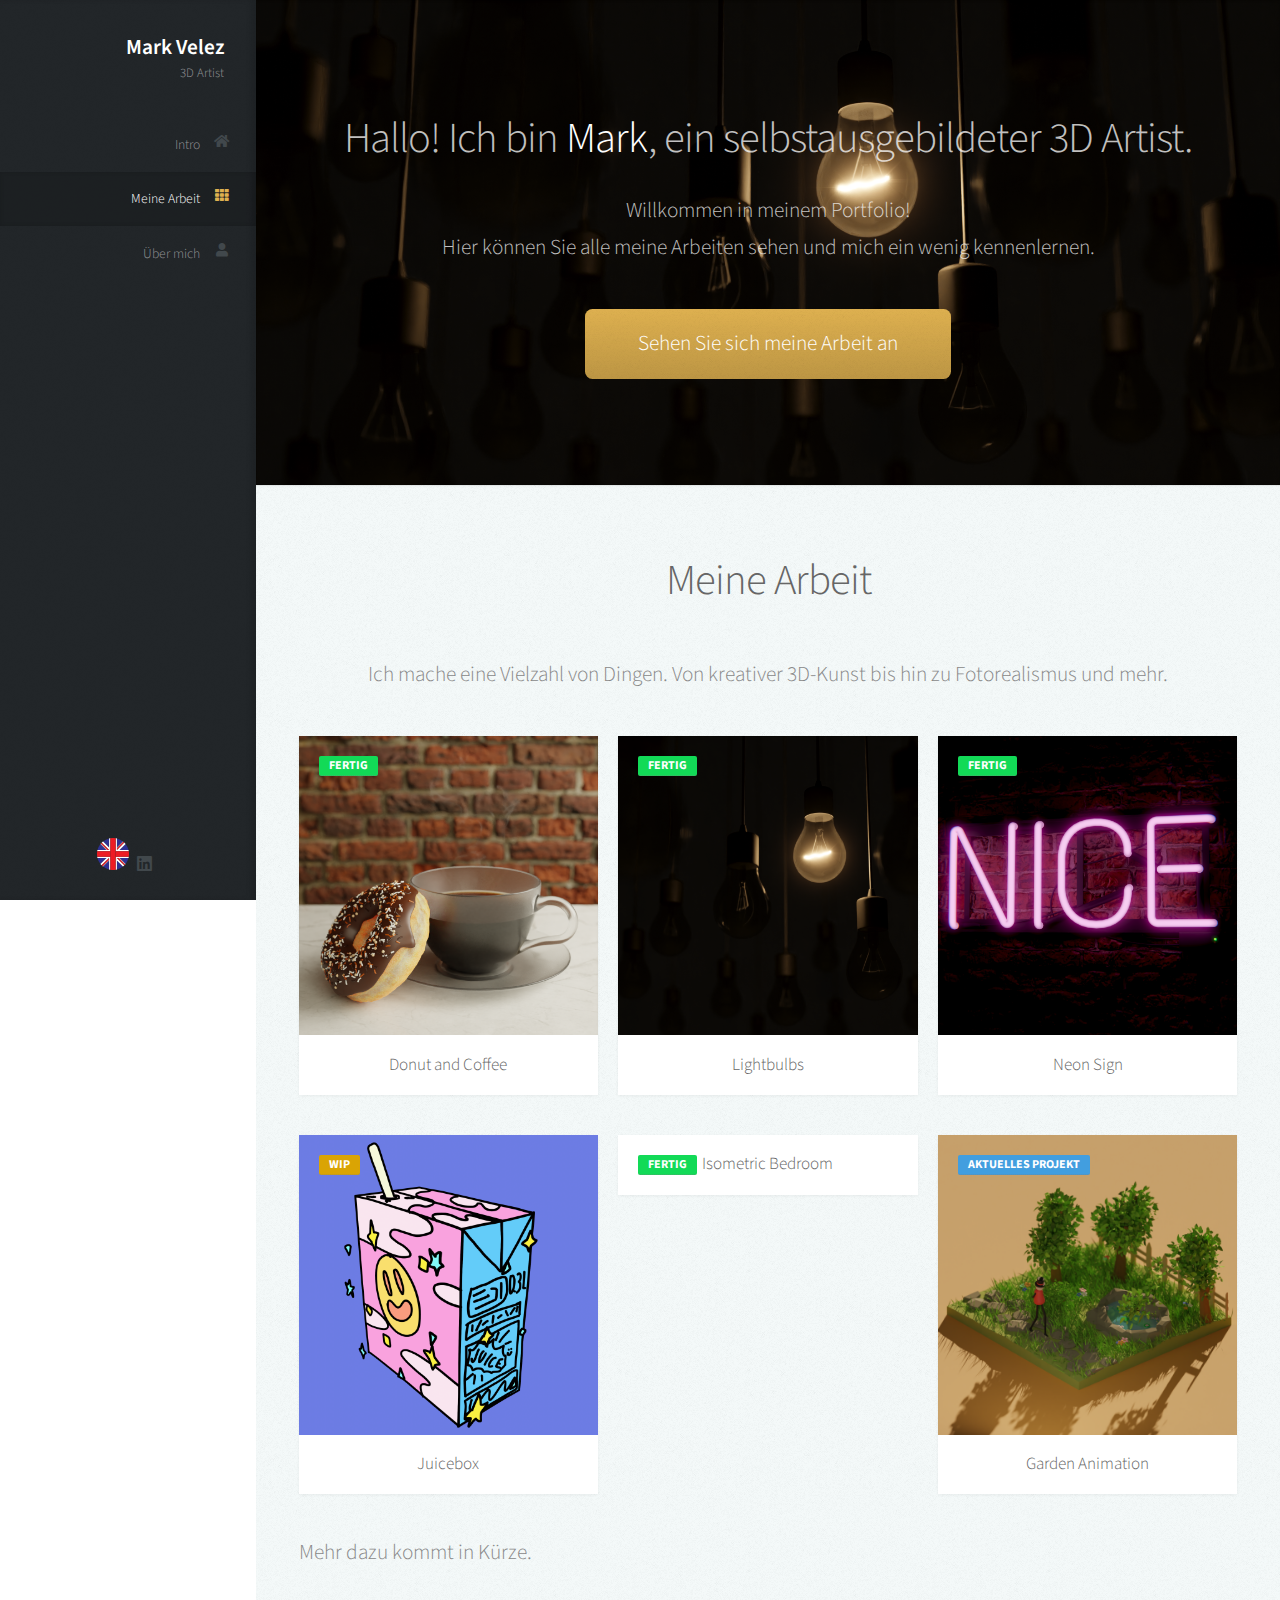
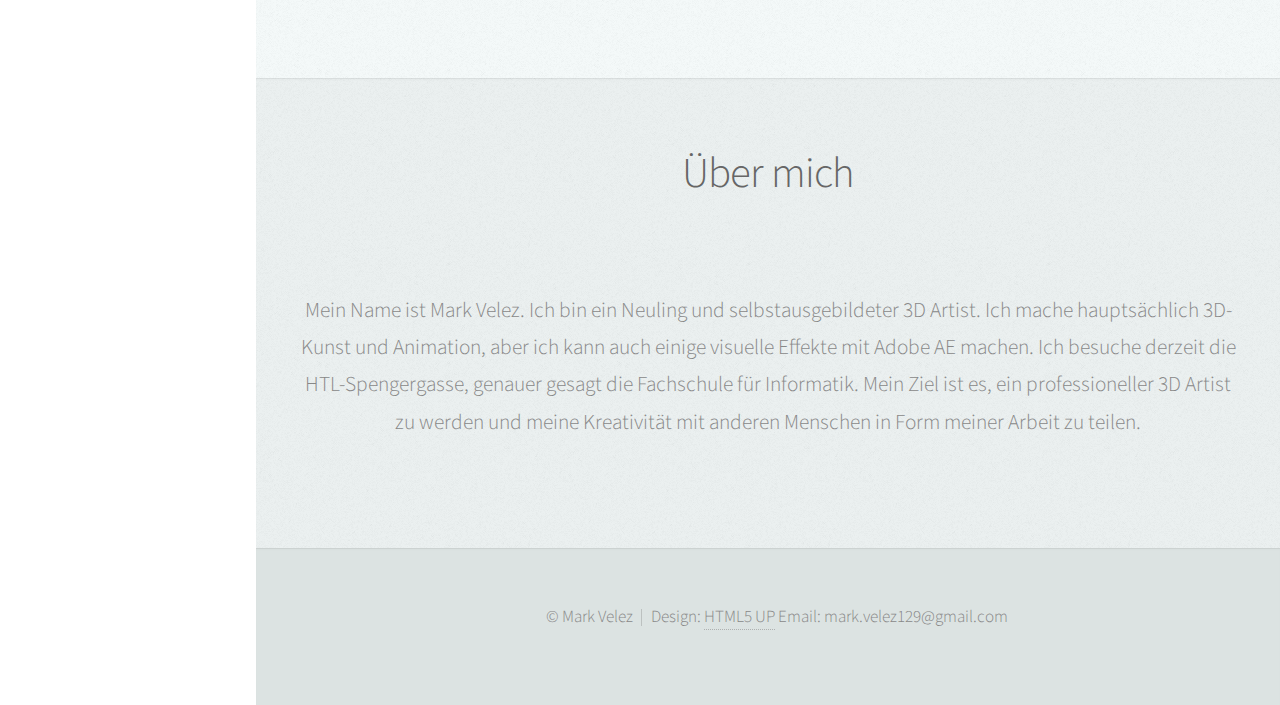
==== index-ger.html @ 5cc8f43a "Update index-ger.html" ====
<!DOCTYPE HTML>
<!--
	Prologue by HTML5 UP
	html5up.net | @ajlkn
	Free for personal and commercial use under the CCA 3.0 license (html5up.net/license)
-->
<html>
	<head>
		<title>Mark Velez Portfolio</title>
		<meta charset="utf-8" />
		<meta name="viewport" content="width=device-width, initial-scale=1, user-scalable=no" />
		<link rel="stylesheet" href="assets/css/main.css">
	</head>
	<body class="is-preload">

		<!-- Header -->
			<div id="header">

				<div class="top">

					<!-- Logo -->
						<div id="logo">
							<!--<span class="image avatar48"><img src="images/avatar.jpg" alt="" /></span>-->
							<h1 id="title">Mark Velez</h1>
							<p>3D Artist</p>
						</div>

					<!-- Nav -->
						<nav id="nav">
							<ul>
								<li><a href="#top" id="top-link"><span class="icon solid fa-home">Intro</span></a></li>
								<li><a href="#portfolio" id="portfolio-link"><span class="icon solid fa-th">Meine Arbeit</span></a></li>
								<li><a href="#about" id="about-link"><span class="icon solid fa-user">Über mich</span></a></li>
							</ul>
						</nav>

				</div>

				<div class="bottom">

					<!-- Social Icons -->
						<ul class="icons">
							<li><a href="index.html"><svg id="english" width="32" class="icon" data-name="english" xmlns="http://www.w3.org/2000/svg" viewBox="0 0 126.17 126.17"><defs><style>.cls-1{fill:#2e3192;}.cls-2{fill:#fff;}.cls-3{fill:#ed1c24;}</style></defs><path class="cls-1" d="M2.82,79.43a62.75,62.75,0,0,0,11.72,23.7l23.71-23.7Z" transform="translate(-0.91 -0.91)"/><path class="cls-1" d="M79.44,125.17a62.74,62.74,0,0,0,23.69-11.7L79.44,89.78Z" transform="translate(-0.91 -0.91)"/><path class="cls-1" d="M24.87,113.47a63,63,0,0,0,23.75,11.72V89.73Z" transform="translate(-0.91 -0.91)"/><path class="cls-1" d="M113.46,103.13a62.75,62.75,0,0,0,11.72-23.7H89.75Z" transform="translate(-0.91 -0.91)"/><path class="cls-1" d="M14.53,24.87A62.86,62.86,0,0,0,2.82,48.6H38.26Z" transform="translate(-0.91 -0.91)"/><path class="cls-1" d="M125.18,48.6a62.86,62.86,0,0,0-11.71-23.73L89.74,48.6Z" transform="translate(-0.91 -0.91)"/><path class="cls-1" d="M103.13,14.54A62.69,62.69,0,0,0,79.44,2.83v35.4Z" transform="translate(-0.91 -0.91)"/><path class="cls-1" d="M48.62,2.81A62.91,62.91,0,0,0,24.87,14.54L48.62,38.29Z" transform="translate(-0.91 -0.91)"/><path class="cls-2" d="M79.44,79.43V89.78l23.69,23.69a65.28,65.28,0,0,0,5.56-5L79.6,79.43Z" transform="translate(-0.91 -0.91)"/><path class="cls-2" d="M86.4,79.43,112,105c.51-.6,1-1.21,1.51-1.84L89.75,79.43Z" transform="translate(-0.91 -0.91)"/><path class="cls-2" d="M41.62,48.6,16.05,23c-.52.6-1,1.22-1.52,1.84L38.26,48.6Z" transform="translate(-0.91 -0.91)"/><path class="cls-2" d="M48.62,48.6V38.29L24.87,14.54a62.08,62.08,0,0,0-5.56,4.94L48.43,48.6Z" transform="translate(-0.91 -0.91)"/><path class="cls-2" d="M79.44,48.6h10.3l23.73-23.73a62.34,62.34,0,0,0-5.15-5.75L79.44,48Z" transform="translate(-0.91 -0.91)"/><path class="cls-2" d="M79.44,41.2l25.33-25.33c-.54-.45-1.09-.89-1.64-1.33L79.44,38.23Z" transform="translate(-0.91 -0.91)"/><path class="cls-2" d="M38.25,79.43l-23.71,23.7a64.8,64.8,0,0,0,4.85,5.48L48.57,79.43Z" transform="translate(-0.91 -0.91)"/><path class="cls-2" d="M48.62,86.19,22.94,111.87c.63.55,1.28,1.08,1.93,1.6L48.62,89.73Z" transform="translate(-0.91 -0.91)"/><path class="cls-3" d="M48.43,48.6,19.31,19.48c-1.13,1.14-2.21,2.33-3.26,3.55L41.62,48.6Z" transform="translate(-0.91 -0.91)"/><path class="cls-3" d="M48.62,79.43h0L19.39,108.61c1.14,1.13,2.33,2.21,3.55,3.26L48.62,86.19Z" transform="translate(-0.91 -0.91)"/><path class="cls-3" d="M79.44,48l28.88-28.88c-1.14-1.13-2.33-2.21-3.55-3.25L79.44,41.2Z" transform="translate(-0.91 -0.91)"/><path class="cls-3" d="M79.6,79.43l29.09,29.09c1.13-1.14,2.21-2.33,3.26-3.55L86.4,79.43Z" transform="translate(-0.91 -0.91)"/><path class="cls-2" d="M79.44,79.43h-5V126.2q2.52-.42,5-1V79.43Z" transform="translate(-0.91 -0.91)"/><path class="cls-2" d="M48.62,48.6h4.93V1.79c-1.66.28-3.31.62-4.93,1V48.6Z" transform="translate(-0.91 -0.91)"/><path class="cls-2" d="M53.55,79.43H48.62v45.76c1.62.4,3.27.74,4.93,1Z" transform="translate(-0.91 -0.91)"/><path class="cls-2" d="M74.47,48.6h5V2.83c-1.63-.41-3.29-.75-5-1Z" transform="translate(-0.91 -0.91)"/><path class="cls-2" d="M89.74,48.6H74.47v4.95h51.74c-.28-1.67-.62-3.32-1-4.95Z" transform="translate(-0.91 -0.91)"/><path class="cls-2" d="M53.55,53.55V48.6H2.82c-.41,1.63-.75,3.28-1,4.95Z" transform="translate(-0.91 -0.91)"/><path class="cls-2" d="M74.47,74.47v5h50.71c.41-1.63.74-3.29,1-5Z" transform="translate(-0.91 -0.91)"/><path class="cls-2" d="M48.57,79.43h5v-5H1.8c.28,1.67.61,3.33,1,5H48.57Z" transform="translate(-0.91 -0.91)"/><path class="cls-3" d="M74.47,53.55V74.47H126.2a62.26,62.26,0,0,0,0-20.92Z" transform="translate(-0.91 -0.91)"/><path class="cls-3" d="M53.55,74.47V53.55H1.79a62.26,62.26,0,0,0,0,20.92Z" transform="translate(-0.91 -0.91)"/><path class="cls-3" d="M74.47,79.43V1.8a62.26,62.26,0,0,0-20.92,0V126.21a62.26,62.26,0,0,0,20.92,0Z" transform="translate(-0.91 -0.91)"/></svg></a></li>
							<li><a href="https://www.linkedin.com/in/mark-velez-907213234" class="icon brands fa-linkedin"><span class="label">Dribbble</span></a></li>
						</ul>

				</div>

			</div>

		<!-- Main -->
			<div id="main">

				<!-- Intro -->
					<section id="top" class="one dark cover">
						<div class="container">

							<header>
								<h2 class="alt">Hallo! Ich bin <strong>Mark</strong>, ein selbstausgebildeter 3D Artist.</h2>
								<p>Willkommen in meinem Portfolio!<br />
								Hier können Sie alle meine Arbeiten sehen und mich ein wenig kennenlernen.</p>
							</header>

							<footer>
								<a href="#portfolio" class="button scrolly">Sehen Sie sich meine Arbeit an</a>
							</footer>

						</div>
					</section>

				<!-- Portfolio -->
					<section id="portfolio" class="two">
						<div class="container shop-products-area">

							<header>
								<h2>Meine Arbeit</h2>
							</header>

							<p>Ich mache eine Vielzahl von Dingen. Von kreativer 3D-Kunst bis hin zu Fotorealismus und mehr.</p>

							<div class="row" data-toggle="modal" data-target="#exampleModal">
								<div class="col-4 col-12-mobile single-product-area">
									<div class="item product-img">
										<img class="image fit" src="images/donut.png" data-target="#carouselExample" data-slide-to="0" alt="" />
										<div class="product-tag">
                                            <a style="background-color:#12da57;">Fertig</a>
                                        </div>
										<header>
											<h3>Donut and Coffee</h3>
										</header>
									</div>
								</div>
								<div class="col-4 col-12-mobile single-product-area">
									<div class="item product-img">
										<img class="image fit" src="images/lightbulb1-1.png" data-target="#carouselExample" data-slide-to="1" alt="" /></a>
										<div class="product-tag">
                                            <a style="background-color:#12da57;">Fertig</a>
                                        </div>
										<header>
											<h3>Lightbulbs</h3>
										</header>
									</div>
								</div>
								<div class="col-4 col-12-mobile single-product-area">
									<div class="item product-img">
										<img class="image fit" src="images/neonsign.png" data-target="#carouselExample" data-slide-to="2" alt="" /></a>
										<div class="product-tag">
                                            <a style="background-color:#12da57;">Fertig</a>
                                        </div>
										<header>
											<h3>Neon Sign</h3>
										</header>
									</div>
								</div>
								<div class="col-4 col-12-mobile single-product-area">
									<div class="item product-img">
										<img class="image fit" src="images/juicebox.png" data-target="#carouselExample" data-slide-to="3" alt="" /></a>
										<div class="product-tag">
                                            <a style="background-color:#daa404;">WIP</a>
                                        </div>
										<header>
											<h3>Juicebox</h3>
										</header>
									</div>
								</div>
								<div class="col-4 col-12-mobile single-product-area">
									<div class="item product-img">
										<img class="image fit" src="images/isometricbedroom.png" data-target="#carouselExample" data-slide-to="4" alt="" /></a>
										<div class="product-tag">
                                            <a style="background-color:#12da57;">Fertig</a>
                                        </div>
										<header>
											<h3>Isometric Bedroom</h3>
										</header>
									</div>
								</div>
								<div class="col-4 col-12-mobile single-product-area">
									<div class="item product-img">
										<img class="image fit" src="images/garden.png" data-target="#carouselExample" data-slide-to="5" alt="" /></a>
										<div class="product-tag">
                                            <a>Aktuelles Projekt</a>
                                        </div>
										<header>
											<h3>Garden Animation</h3>
										</header>
									</div>
								</div>
								<p>Mehr dazu kommt in Kürze.</p>
							</div>
						</div>
					</section>

					<div class="modal" id="exampleModal" tabindex="-1" role="dialog" aria-hidden="true">
						<div class="modal-dialog" role="document">
						  <div class="modal-content">
							<div class="modal-body">
							<div id="carouselExample" class="carousel slide" data-interval="false">
								<div class="carousel-inner">
								  <div class="carousel-item active">
									<img class="image fit" src="images/donut.png">
								  </div>
								  <div class="carousel-item">
									<img class="image fit" src="images/lightbulb1-1.png">
								  </div>
								  <div class="carousel-item">
									<img class="image fit" src="images/neonsign.png">
								  </div>
								  <div class="carousel-item">
									<img class="image fit" src="images/juicebox.png">
								  </div>
								  <div class="carousel-item">
									<img class="image fit" src="images/isometricbedroom.png">
								  </div>
								  <div class="carousel-item">
									<video class="image fit" autoplay muted loop>
										<source src="images/garden.mp4" type="video/mp4">
									</video>
								  </div>
								<a class="carousel-control-prev" href="#carouselExample" data-slide="prev">
								  <span class="carousel-control-prev-icon" aria-hidden="true"></span>
								</a>
								<a class="carousel-control-next" href="#carouselExample" data-slide="next">
								  <span class="carousel-control-next-icon" aria-hidden="true"></span>
								</a>
							  </div>
							</div>
							</div>
						  </div>
						</div>
					  </div>

				<!-- About Me -->
					<section id="about" class="three">
						<div class="container">

							<header>
								<h2>Über mich</h2>
							</header>

							<a href="#" class="image featured"><img src="images/" alt="" /></a>

							<p>Mein Name ist Mark Velez. Ich bin ein Neuling und selbstausgebildeter 3D Artist. Ich mache hauptsächlich 3D-Kunst und Animation, aber ich kann auch einige visuelle Effekte mit Adobe AE machen. Ich besuche derzeit die HTL-Spengergasse, genauer gesagt die Fachschule für Informatik.
								Mein Ziel ist es, ein professioneller 3D Artist zu werden und meine Kreativität mit anderen Menschen in Form meiner Arbeit zu teilen.
							</p>

						</div>
					</section>

			</div>

		<!-- Footer -->
			<div id="footer">

				<!-- Copyright -->
					<ul class="copyright">
						<li>&copy; Mark Velez</li><li>Design: <a href="http://html5up.net">HTML5 UP</a></li>
						Email: mark.velez129@gmail.com
					</ul>

			</div>

		<!-- Scripts -->
			<script src="assets/js/jquery.min.js"></script>
			<script src="assets/js/jquery.scrolly.min.js"></script>
			<script src="assets/js/jquery.scrollex.min.js"></script>
			<script src="assets/js/browser.min.js"></script>
			<script src="assets/js/breakpoints.min.js"></script>
			<script src="assets/js/util.js"></script>
			<script src="assets/js/main.js"></script>
			<script src="https://cdn.jsdelivr.net/npm/jquery@3.6.0/dist/jquery.slim.min.js"></script>
			<script src="https://cdn.jsdelivr.net/npm/popper.js@1.16.1/dist/umd/popper.min.js"></script>
			<script src="https://cdn.jsdelivr.net/npm/bootstrap@4.6.1/dist/js/bootstrap.bundle.min.js"></script>
	</body>
</html>
---- assets/css/main.css ----
@import url("fontawesome-all.min.css");
@import url("https://fonts.googleapis.com/css?family=Source+Sans+Pro:300,300italic,400,600");

/*
	Prologue by HTML5 UP
	html5up.net | @ajlkn
	Free for personal and commercial use under the CCA 3.0 license (html5up.net/license)
*/

html, body, div, span, applet, object,
iframe, h1, h2, h3, h4, h5, h6, p, blockquote,
pre, a, abbr, acronym, address, big, cite,
code, del, dfn, em, img, ins, kbd, q, s, samp,
small, strike, strong, sub, sup, tt, var, b,
u, i, center, dl, dt, dd, ol, ul, li, fieldset,
form, label, legend, table, caption, tbody,
tfoot, thead, tr, th, td, article, aside,
canvas, details, embed, figure, figcaption,
footer, header, hgroup, menu, nav, output, ruby,
section, summary, time, mark, audio, video {
	margin: 0;
	padding: 0;
	border: 0;
	font-size: 100%;
	font: inherit;
	vertical-align: baseline;}

	.modal {
		display: none; /* Hidden by default */
		position: fixed; /* Stay in place */
		z-index: 1; /* Sit on top */
		padding-top: 100px; /* Location of the box */
		left: 0;
		top: 0;
		width: 100%; /* Full width */
		height: 100%; /* Full height */
		overflow: auto; /* Enable scroll if needed */
		background-color: rgb(0,0,0); /* Fallback color */
		background-color: rgba(0,0,0,0.9); /* Black w/ opacity */
	  }
	  
	  /* Modal Content (Image) */
	  .modal-content {
		margin: auto;
		display: block;
		width: 80%;
		max-width: 700px;
		pointer-events: auto;
	  }

	  /* Add Animation - Zoom in the Modal */
	  .modal-content{
		animation-name: zoom;
		animation-duration: 0.3s;
	  }
	  
	  @keyframes zoom {
		from {transform:scale(0)}
		to {transform:scale(1)}
	  }
	  
	  .modal-body {
		position: relative;
		-ms-flex: 1 1 auto;
		flex: 1 1 auto;
		padding: 1rem;
	  }

	  .modal-dialog {
		position: relative;
		width: auto;
		margin: 0.5rem;
		pointer-events: none;
	  }

	  .carousel {
		position: relative;
	  }
	  
	  .carousel.pointer-event {
		-ms-touch-action: pan-y;
		touch-action: pan-y;
	  }
	  
	  .carousel-inner {
		position: relative;
		width: 100%;
		overflow: hidden;
	  }
	  
	  .carousel-inner::after {
		display: block;
		clear: both;
		content: "";
	  }
	  
	  .carousel-item {
		position: relative;
		display: none;
		float: left;
		width: 100%;
		margin-right: -100%;
		-webkit-backface-visibility: hidden;
		backface-visibility: hidden;
		transition: -webkit-transform 0.6s ease-in-out;
		transition: transform 0.6s ease-in-out;
		transition: transform 0.6s ease-in-out, -webkit-transform 0.6s ease-in-out;
	  }
	  
	  @media (prefers-reduced-motion: reduce) {
		.carousel-item {
		  transition: none;
		}
	  }
	  
	  .carousel-item.active,
	  .carousel-item-next,
	  .carousel-item-prev {
		display: block;
	  }
	  
	  .carousel-item-next:not(.carousel-item-left),
	  .active.carousel-item-right {
		-webkit-transform: translateX(100%);
		transform: translateX(100%);
	  }
	  
	  .carousel-item-prev:not(.carousel-item-right),
	  .active.carousel-item-left {
		-webkit-transform: translateX(-100%);
		transform: translateX(-100%);
	  }
	  
	  .carousel-fade .carousel-item {
		opacity: 0;
		transition-property: opacity;
		-webkit-transform: none;
		transform: none;
	  }
	  
	  .carousel-fade .carousel-item.active,
	  .carousel-fade .carousel-item-next.carousel-item-left,
	  .carousel-fade .carousel-item-prev.carousel-item-right {
		z-index: 1;
		opacity: 1;
	  }
	  
	  .carousel-fade .active.carousel-item-left,
	  .carousel-fade .active.carousel-item-right {
		z-index: 0;
		opacity: 0;
		transition: opacity 0s 0.6s;
	  }
	  
	  @media (prefers-reduced-motion: reduce) {
		.carousel-fade .active.carousel-item-left,
		.carousel-fade .active.carousel-item-right {
		  transition: none;
		}
	  }
	  
	  .carousel-control-prev,
	  .carousel-control-next {
		position: absolute;
		top: 0;
		bottom: 0;
		z-index: 1;
		display: -ms-flexbox;
		display: flex;
		-ms-flex-align: center;
		align-items: center;
		-ms-flex-pack: center;
		justify-content: center;
		width: 15%;
		color: #fff;
		text-align: center;
		opacity: 0.5;
		transition: opacity 0.15s ease;
	  }
	  
	  @media (prefers-reduced-motion: reduce) {
		.carousel-control-prev,
		.carousel-control-next {
		  transition: none;
		}
	  }
	  
	  .carousel-control-prev:hover, .carousel-control-prev:focus,
	  .carousel-control-next:hover,
	  .carousel-control-next:focus {
		color: #fff;
		text-decoration: none;
		outline: 0;
		opacity: 0.9;
	  }
	  
	  .carousel-control-prev {
		left: 0;
	  }
	  
	  .carousel-control-next {
		right: 0;
	  }
	  
	  .carousel-control-prev-icon,
	  .carousel-control-next-icon {
		display: inline-block;
		width: 20px;
		height: 20px;
		background: no-repeat 50% / 100% 100%;
	  }
	  
	  .carousel-control-prev-icon {
		background-image: url("data:image/svg+xml,%3csvg xmlns='http://www.w3.org/2000/svg' fill='%23fff' width='8' height='8' viewBox='0 0 8 8'%3e%3cpath d='M5.25 0l-4 4 4 4 1.5-1.5L4.25 4l2.5-2.5L5.25 0z'/%3e%3c/svg%3e");
	  }
	  
	  .carousel-control-next-icon {
		background-image: url("data:image/svg+xml,%3csvg xmlns='http://www.w3.org/2000/svg' fill='%23fff' width='8' height='8' viewBox='0 0 8 8'%3e%3cpath d='M2.75 0l-1.5 1.5L3.75 4l-2.5 2.5L2.75 8l4-4-4-4z'/%3e%3c/svg%3e");
	  }
	  
	  .carousel-indicators {
		position: absolute;
		right: 0;
		bottom: 0;
		left: 0;
		z-index: 15;
		display: -ms-flexbox;
		display: flex;
		-ms-flex-pack: center;
		justify-content: center;
		padding-left: 0;
		margin-right: 15%;
		margin-left: 15%;
		list-style: none;
	  }
	  
	  .carousel-indicators li {
		box-sizing: content-box;
		-ms-flex: 0 1 auto;
		flex: 0 1 auto;
		width: 30px;
		height: 3px;
		margin-right: 3px;
		margin-left: 3px;
		text-indent: -999px;
		cursor: pointer;
		background-color: #fff;
		background-clip: padding-box;
		border-top: 10px solid transparent;
		border-bottom: 10px solid transparent;
		opacity: .5;
		transition: opacity 0.6s ease;
	  }
	  
	  @media (prefers-reduced-motion: reduce) {
		.carousel-indicators li {
		  transition: none;
		}
	  }
	  
	  .carousel-indicators .active {
		opacity: 1;
	  }
	  
	  .carousel-caption {
		position: absolute;
		right: 15%;
		bottom: 20px;
		left: 15%;
		z-index: 10;
		padding-top: 20px;
		padding-bottom: 20px;
		color: #fff;
		text-align: center;
	  }

article, aside, details, figcaption, figure,
footer, header, hgroup, menu, nav, section {
	display: block;}
.single-product-area {
  position: relative;
  z-index: 1;
  -webkit-transition-duration: 500ms;
  transition-duration: 500ms; }
  .single-product-area .product-img {
    position: relative;
    z-index: 1;
    -webkit-transition-duration: 500ms;
    transition-duration: 500ms; }
    .single-product-area .product-img a {
      display: block; }
    .single-product-area .product-img img {
      position: relative;
      z-index: 1;
      width: 100%; }
    .single-product-area .product-img .product-tag a {
      background-color: #429edf;
      border-radius: 2px;
      display: inline-block;
      height: 20px;
      padding: 0 10px;
      line-height: 20px;
      text-transform: uppercase;
      color: #ffffff;
      font-weight: 700;
      font-size: 12px;
      position: absolute;
      top: 20px;
      left: 20px;
      z-index: 10; }
    .single-product-area .product-img .product-tag.sale-tag a {
      background-color: #e61d47; }
    .single-product-area .product-img .product-meta {
      position: absolute;
      bottom: 30px;
      left: 15px;
      right: 15px;
      z-index: 100;
      visibility: hidden;
      opacity: 0;
      -webkit-transition-duration: 500ms;
      transition-duration: 500ms; }
      .single-product-area .product-img .product-meta a {
        font-size: 16px;
        color: #ffffff;
        font-weight: 600;
        background-color: #303030;
        -webkit-box-flex: 0;
        -ms-flex: 0 0 50px;
        flex: 0 0 50px;
        max-width: 50px;
        width: 50px;
        height: 50px;
        line-height: 50px;
        text-transform: uppercase;
        text-align: center; }
        .single-product-area .product-img .product-meta a:hover, .single-product-area .product-img .product-meta a:focus {
          background-color: #70c745; }
        @media only screen and (min-width: 992px) and (max-width: 1199px) {
          .single-product-area .product-img .product-meta a {
            font-size: 11px; } }
        @media only screen and (min-width: 768px) and (max-width: 991px) {
          .single-product-area .product-img .product-meta a {
            font-size: 11px; } }
        @media only screen and (max-width: 767px) {
          .single-product-area .product-img .product-meta a {
            font-size: 14px; } }
      .single-product-area .product-img .product-meta .add-to-cart-btn {
        -webkit-box-flex: 0;
        -ms-flex: 0 0 calc(100% - 100px);
        flex: 0 0 calc(100% - 100px);
        max-width: calc(100% - 100px);
        width: calc(100% - 100px);
        border-left: 1px solid rgba(235, 235, 235, 0.5);
        border-right: 1px solid rgba(235, 235, 235, 0.5); }
  .single-product-area .product-info a p {
    margin-bottom: 0;
    -webkit-transition-duration: 300ms;
    transition-duration: 300ms; }
    .single-product-area .product-info a p:hover, .single-product-area .product-info a p:focus {
      color: #70c745; }
  .single-product-area .product-info h6 {
    margin-bottom: 0;
    font-size: 18px; }
  .single-product-area:hover .product-img {
    box-shadow: 0 5px 30px 0 rgba(0, 0, 0, 0.15); }
    .single-product-area:hover .product-img .product-meta {
      visibility: visible;
      opacity: 1; }

body {
	line-height: 1;
}

ol, ul {
	list-style: none;
}

blockquote, q {
	quotes: none;
}

	blockquote:before, blockquote:after, q:before, q:after {
		content: '';
		content: none;
	}

table {
	border-collapse: collapse;
	border-spacing: 0;
}

body {
	-webkit-text-size-adjust: none;
}

mark {
	background-color: transparent;
	color: inherit;
}

input::-moz-focus-inner {
	border: 0;
	padding: 0;
}

input, select, textarea {
	-moz-appearance: none;
	-webkit-appearance: none;
	-ms-appearance: none;
	appearance: none;
}

/* Basic */

	html {
		box-sizing: border-box;
	}

	*, *:before, *:after {
		box-sizing: inherit;
	}

	body {
		background: #fff;
		font-family: 'Source Sans Pro', sans-serif;
		font-size: 19pt;
		font-weight: 300;
		line-height: 1.75em;
		color: #888;
	}

		body.is-preload *, body.is-preload *:before, body.is-preload *:after {
			-moz-animation: none !important;
			-webkit-animation: none !important;
			-ms-animation: none !important;
			animation: none !important;
			-moz-transition: none !important;
			-webkit-transition: none !important;
			-ms-transition: none !important;
			transition: none !important;
		}

	input, textarea, select {
		font-family: 'Source Sans Pro', sans-serif;
		font-size: 19pt;
		font-weight: 300;
		line-height: 1.75em;
		color: #888;
	}

	h1, h2, h3, h4, h5, h6 {
		font-weight: 300;
		color: #666;
		line-height: 1.5em;
	}

	h1 a, h2 a, h3 a, h4 a, h5 a, h6 a {
		color: inherit;
		text-decoration: none;
	}

		h1 a strong, h2 a strong, h3 a strong, h4 a strong, h5 a strong, h6 a strong {
			color: #333;
		}

	h2 {
		font-size: 2em;
		letter-spacing: -1px;
	}

		h2.alt {
			color: #888;
		}

			h2.alt strong {
				color: #666;
			}

	h3 {
		font-size: 1.5em;
	}

	header {
		margin: 0 0 2em 0;
	}

		header > p {
			margin: 1em 0 0 0;
		}

	footer {
		margin: 2em 0 0 0;
	}

	strong, b {
		font-weight: 300;
		color: #666;
	}

	em, i {
		font-style: italic;
	}

	a {
		text-decoration: none;
		color: inherit;
		border-bottom: dotted 1px rgba(128, 128, 128, 0.5);
		-moz-transition: color 0.35s ease-in-out, border-bottom-color 0.35s ease-in-out;
		-webkit-transition: color 0.35s ease-in-out, border-bottom-color 0.35s ease-in-out;
		-ms-transition: color 0.35s ease-in-out, border-bottom-color 0.35s ease-in-out;
		transition: color 0.35s ease-in-out, border-bottom-color 0.35s ease-in-out;
		outline: 0;
	}

		a:hover {
			color: #E27689;
			border-bottom-color: rgba(255, 255, 255, 0);
		}

	sub {
		position: relative;
		top: 0.5em;
		font-size: 0.8em;
	}

	sup {
		position: relative;
		top: -0.5em;
		font-size: 0.8em;
	}

	hr {
		border: 0;
		border-top: solid 1px #ddd;
	}

	blockquote {
		border-left: solid 0.5em #ddd;
		padding: 1em 0 1em 2em;
		font-style: italic;
	}

	p, ul, ol, dl, table {
		margin-bottom: 2em;
	}

	br.clear {
		clear: both;
	}

/* Container */

	.container {
		margin: 0 auto;
		max-width: 100%;
		width: 1400px;
	}

		@media screen and (min-width: 961px) and (max-width: 1880px) {

			.container {
				width: 1200px;
			}

		}

		@media screen and (min-width: 961px) and (max-width: 1620px) {

			.container {
				width: 960px;
			}

		}

		@media screen and (min-width: 961px) and (max-width: 1320px) {

			.container {
				width: 100%;
			}

		}

		@media screen and (max-width: 960px) {

			.container {
				width: 100%;
			}

		}

		@media screen and (max-width: 736px) {

			.container {
				width: 100%;
			}

		}

/* Row */

	.row {
		display: flex;
		flex-wrap: wrap;
		box-sizing: border-box;
		align-items: stretch;
	}

		.row > * {
			box-sizing: border-box;
		}

		.row.gtr-uniform > * > :last-child {
			margin-bottom: 0;
		}

		.row.aln-left {
			justify-content: flex-start;
		}

		.row.aln-center {
			justify-content: center;
		}

		.row.aln-right {
			justify-content: flex-end;
		}

		.row.aln-top {
			align-items: flex-start;
		}

		.row.aln-middle {
			align-items: center;
		}

		.row.aln-bottom {
			align-items: flex-end;
		}

		.row > .imp {
			order: -1;
		}

		.row > .col-1 {
			width: 8.33333%;
		}

		.row > .off-1 {
			margin-left: 8.33333%;
		}

		.row > .col-2 {
			width: 16.66667%;
		}

		.row > .off-2 {
			margin-left: 16.66667%;
		}

		.row > .col-3 {
			width: 25%;
		}

		.row > .off-3 {
			margin-left: 25%;
		}

		.row > .col-4 {
			width: 33.33333%;
		}

		.row > .off-4 {
			margin-left: 33.33333%;
		}

		.row > .col-5 {
			width: 41.66667%;
		}

		.row > .off-5 {
			margin-left: 41.66667%;
		}

		.row > .col-6 {
			width: 50%;
		}

		.row > .off-6 {
			margin-left: 50%;
		}

		.row > .col-7 {
			width: 58.33333%;
		}

		.row > .off-7 {
			margin-left: 58.33333%;
		}

		.row > .col-8 {
			width: 66.66667%;
		}

		.row > .off-8 {
			margin-left: 66.66667%;
		}

		.row > .col-9 {
			width: 75%;
		}

		.row > .off-9 {
			margin-left: 75%;
		}

		.row > .col-10 {
			width: 83.33333%;
		}

		.row > .off-10 {
			margin-left: 83.33333%;
		}

		.row > .col-11 {
			width: 91.66667%;
		}

		.row > .off-11 {
			margin-left: 91.66667%;
		}

		.row > .col-12 {
			width: 100%;
		}

		.row > .off-12 {
			margin-left: 100%;
		}

		.row.gtr-0 {
			margin-top: 0px;
			margin-left: 0px;
		}

			.row.gtr-0 > * {
				padding: 0px 0 0 0px;
			}

			.row.gtr-0.gtr-uniform {
				margin-top: 0px;
			}

				.row.gtr-0.gtr-uniform > * {
					padding-top: 0px;
				}

		.row.gtr-25 {
			margin-top: -10px;
			margin-left: -10px;
		}

			.row.gtr-25 > * {
				padding: 10px 0 0 10px;
			}

			.row.gtr-25.gtr-uniform {
				margin-top: -10px;
			}

				.row.gtr-25.gtr-uniform > * {
					padding-top: 10px;
				}

		.row.gtr-50 {
			margin-top: -20px;
			margin-left: -20px;
		}

			.row.gtr-50 > * {
				padding: 20px 0 0 20px;
			}

			.row.gtr-50.gtr-uniform {
				margin-top: -20px;
			}

				.row.gtr-50.gtr-uniform > * {
					padding-top: 20px;
				}

		.row {
			margin-top: -40px;
			margin-left: -40px;
		}

			.row > * {
				padding: 40px 0 0 40px;
			}

			.row.gtr-uniform {
				margin-top: -40px;
			}

				.row.gtr-uniform > * {
					padding-top: 40px;
				}

		.row.gtr-150 {
			margin-top: -60px;
			margin-left: -60px;
		}

			.row.gtr-150 > * {
				padding: 60px 0 0 60px;
			}

			.row.gtr-150.gtr-uniform {
				margin-top: -60px;
			}

				.row.gtr-150.gtr-uniform > * {
					padding-top: 60px;
				}

		.row.gtr-200 {
			margin-top: -80px;
			margin-left: -80px;
		}

			.row.gtr-200 > * {
				padding: 80px 0 0 80px;
			}

			.row.gtr-200.gtr-uniform {
				margin-top: -80px;
			}

				.row.gtr-200.gtr-uniform > * {
					padding-top: 80px;
				}

		@media screen and (min-width: 961px) and (max-width: 1880px) {

			.row {
				display: flex;
				flex-wrap: wrap;
				box-sizing: border-box;
				align-items: stretch;
			}

				.row > * {
					box-sizing: border-box;
				}

				.row.gtr-uniform > * > :last-child {
					margin-bottom: 0;
				}

				.row.aln-left {
					justify-content: flex-start;
				}

				.row.aln-center {
					justify-content: center;
				}

				.row.aln-right {
					justify-content: flex-end;
				}

				.row.aln-top {
					align-items: flex-start;
				}

				.row.aln-middle {
					align-items: center;
				}

				.row.aln-bottom {
					align-items: flex-end;
				}

				.row > .imp-wide {
					order: -1;
				}

				.row > .col-1-wide {
					width: 8.33333%;
				}

				.row > .off-1-wide {
					margin-left: 8.33333%;
				}

				.row > .col-2-wide {
					width: 16.66667%;
				}

				.row > .off-2-wide {
					margin-left: 16.66667%;
				}

				.row > .col-3-wide {
					width: 25%;
				}

				.row > .off-3-wide {
					margin-left: 25%;
				}

				.row > .col-4-wide {
					width: 33.33333%;
				}

				.row > .off-4-wide {
					margin-left: 33.33333%;
				}

				.row > .col-5-wide {
					width: 41.66667%;
				}

				.row > .off-5-wide {
					margin-left: 41.66667%;
				}

				.row > .col-6-wide {
					width: 50%;
				}

				.row > .off-6-wide {
					margin-left: 50%;
				}

				.row > .col-7-wide {
					width: 58.33333%;
				}

				.row > .off-7-wide {
					margin-left: 58.33333%;
				}

				.row > .col-8-wide {
					width: 66.66667%;
				}

				.row > .off-8-wide {
					margin-left: 66.66667%;
				}

				.row > .col-9-wide {
					width: 75%;
				}

				.row > .off-9-wide {
					margin-left: 75%;
				}

				.row > .col-10-wide {
					width: 83.33333%;
				}

				.row > .off-10-wide {
					margin-left: 83.33333%;
				}

				.row > .col-11-wide {
					width: 91.66667%;
				}

				.row > .off-11-wide {
					margin-left: 91.66667%;
				}

				.row > .col-12-wide {
					width: 100%;
				}

				.row > .off-12-wide {
					margin-left: 100%;
				}

				.row.gtr-0 {
					margin-top: 0px;
					margin-left: 0px;
				}

					.row.gtr-0 > * {
						padding: 0px 0 0 0px;
					}

					.row.gtr-0.gtr-uniform {
						margin-top: 0px;
					}

						.row.gtr-0.gtr-uniform > * {
							padding-top: 0px;
						}

				.row.gtr-25 {
					margin-top: -10px;
					margin-left: -10px;
				}

					.row.gtr-25 > * {
						padding: 10px 0 0 10px;
					}

					.row.gtr-25.gtr-uniform {
						margin-top: -10px;
					}

						.row.gtr-25.gtr-uniform > * {
							padding-top: 10px;
						}

				.row.gtr-50 {
					margin-top: -20px;
					margin-left: -20px;
				}

					.row.gtr-50 > * {
						padding: 20px 0 0 20px;
					}

					.row.gtr-50.gtr-uniform {
						margin-top: -20px;
					}

						.row.gtr-50.gtr-uniform > * {
							padding-top: 20px;
						}

				.row {
					margin-top: -40px;
					margin-left: -40px;
				}

					.row > * {
						padding: 40px 0 0 40px;
					}

					.row.gtr-uniform {
						margin-top: -40px;
					}

						.row.gtr-uniform > * {
							padding-top: 40px;
						}

				.row.gtr-150 {
					margin-top: -60px;
					margin-left: -60px;
				}

					.row.gtr-150 > * {
						padding: 60px 0 0 60px;
					}

					.row.gtr-150.gtr-uniform {
						margin-top: -60px;
					}

						.row.gtr-150.gtr-uniform > * {
							padding-top: 60px;
						}

				.row.gtr-200 {
					margin-top: -80px;
					margin-left: -80px;
				}

					.row.gtr-200 > * {
						padding: 80px 0 0 80px;
					}

					.row.gtr-200.gtr-uniform {
						margin-top: -80px;
					}

						.row.gtr-200.gtr-uniform > * {
							padding-top: 80px;
						}

		}

		@media screen and (min-width: 961px) and (max-width: 1620px) {

			.row {
				display: flex;
				flex-wrap: wrap;
				box-sizing: border-box;
				align-items: stretch;
			}

				.row > * {
					box-sizing: border-box;
				}

				.row.gtr-uniform > * > :last-child {
					margin-bottom: 0;
				}

				.row.aln-left {
					justify-content: flex-start;
				}

				.row.aln-center {
					justify-content: center;
				}

				.row.aln-right {
					justify-content: flex-end;
				}

				.row.aln-top {
					align-items: flex-start;
				}

				.row.aln-middle {
					align-items: center;
				}

				.row.aln-bottom {
					align-items: flex-end;
				}

				.row > .imp-normal {
					order: -1;
				}

				.row > .col-1-normal {
					width: 8.33333%;
				}

				.row > .off-1-normal {
					margin-left: 8.33333%;
				}

				.row > .col-2-normal {
					width: 16.66667%;
				}

				.row > .off-2-normal {
					margin-left: 16.66667%;
				}

				.row > .col-3-normal {
					width: 25%;
				}

				.row > .off-3-normal {
					margin-left: 25%;
				}

				.row > .col-4-normal {
					width: 33.33333%;
				}

				.row > .off-4-normal {
					margin-left: 33.33333%;
				}

				.row > .col-5-normal {
					width: 41.66667%;
				}

				.row > .off-5-normal {
					margin-left: 41.66667%;
				}

				.row > .col-6-normal {
					width: 50%;
				}

				.row > .off-6-normal {
					margin-left: 50%;
				}

				.row > .col-7-normal {
					width: 58.33333%;
				}

				.row > .off-7-normal {
					margin-left: 58.33333%;
				}

				.row > .col-8-normal {
					width: 66.66667%;
				}

				.row > .off-8-normal {
					margin-left: 66.66667%;
				}

				.row > .col-9-normal {
					width: 75%;
				}

				.row > .off-9-normal {
					margin-left: 75%;
				}

				.row > .col-10-normal {
					width: 83.33333%;
				}

				.row > .off-10-normal {
					margin-left: 83.33333%;
				}

				.row > .col-11-normal {
					width: 91.66667%;
				}

				.row > .off-11-normal {
					margin-left: 91.66667%;
				}

				.row > .col-12-normal {
					width: 100%;
				}

				.row > .off-12-normal {
					margin-left: 100%;
				}

				.row.gtr-0 {
					margin-top: 0px;
					margin-left: 0px;
				}

					.row.gtr-0 > * {
						padding: 0px 0 0 0px;
					}

					.row.gtr-0.gtr-uniform {
						margin-top: 0px;
					}

						.row.gtr-0.gtr-uniform > * {
							padding-top: 0px;
						}

				.row.gtr-25 {
					margin-top: -10px;
					margin-left: -10px;
				}

					.row.gtr-25 > * {
						padding: 10px 0 0 10px;
					}

					.row.gtr-25.gtr-uniform {
						margin-top: -10px;
					}

						.row.gtr-25.gtr-uniform > * {
							padding-top: 10px;
						}

				.row.gtr-50 {
					margin-top: -20px;
					margin-left: -20px;
				}

					.row.gtr-50 > * {
						padding: 20px 0 0 20px;
					}

					.row.gtr-50.gtr-uniform {
						margin-top: -20px;
					}

						.row.gtr-50.gtr-uniform > * {
							padding-top: 20px;
						}

				.row {
					margin-top: -40px;
					margin-left: -40px;
				}

					.row > * {
						padding: 40px 0 0 40px;
					}

					.row.gtr-uniform {
						margin-top: -40px;
					}

						.row.gtr-uniform > * {
							padding-top: 40px;
						}

				.row.gtr-150 {
					margin-top: -60px;
					margin-left: -60px;
				}

					.row.gtr-150 > * {
						padding: 60px 0 0 60px;
					}

					.row.gtr-150.gtr-uniform {
						margin-top: -60px;
					}

						.row.gtr-150.gtr-uniform > * {
							padding-top: 60px;
						}

				.row.gtr-200 {
					margin-top: -80px;
					margin-left: -80px;
				}

					.row.gtr-200 > * {
						padding: 80px 0 0 80px;
					}

					.row.gtr-200.gtr-uniform {
						margin-top: -80px;
					}

						.row.gtr-200.gtr-uniform > * {
							padding-top: 80px;
						}

		}

		@media screen and (min-width: 961px) and (max-width: 1320px) {

			.row {
				display: flex;
				flex-wrap: wrap;
				box-sizing: border-box;
				align-items: stretch;
			}

				.row > * {
					box-sizing: border-box;
				}

				.row.gtr-uniform > * > :last-child {
					margin-bottom: 0;
				}

				.row.aln-left {
					justify-content: flex-start;
				}

				.row.aln-center {
					justify-content: center;
				}

				.row.aln-right {
					justify-content: flex-end;
				}

				.row.aln-top {
					align-items: flex-start;
				}

				.row.aln-middle {
					align-items: center;
				}

				.row.aln-bottom {
					align-items: flex-end;
				}

				.row > .imp-narrow {
					order: -1;
				}

				.row > .col-1-narrow {
					width: 8.33333%;
				}

				.row > .off-1-narrow {
					margin-left: 8.33333%;
				}

				.row > .col-2-narrow {
					width: 16.66667%;
				}

				.row > .off-2-narrow {
					margin-left: 16.66667%;
				}

				.row > .col-3-narrow {
					width: 25%;
				}

				.row > .off-3-narrow {
					margin-left: 25%;
				}

				.row > .col-4-narrow {
					width: 33.33333%;
				}

				.row > .off-4-narrow {
					margin-left: 33.33333%;
				}

				.row > .col-5-narrow {
					width: 41.66667%;
				}

				.row > .off-5-narrow {
					margin-left: 41.66667%;
				}

				.row > .col-6-narrow {
					width: 50%;
				}

				.row > .off-6-narrow {
					margin-left: 50%;
				}

				.row > .col-7-narrow {
					width: 58.33333%;
				}

				.row > .off-7-narrow {
					margin-left: 58.33333%;
				}

				.row > .col-8-narrow {
					width: 66.66667%;
				}

				.row > .off-8-narrow {
					margin-left: 66.66667%;
				}

				.row > .col-9-narrow {
					width: 75%;
				}

				.row > .off-9-narrow {
					margin-left: 75%;
				}

				.row > .col-10-narrow {
					width: 83.33333%;
				}

				.row > .off-10-narrow {
					margin-left: 83.33333%;
				}

				.row > .col-11-narrow {
					width: 91.66667%;
				}

				.row > .off-11-narrow {
					margin-left: 91.66667%;
				}

				.row > .col-12-narrow {
					width: 100%;
				}

				.row > .off-12-narrow {
					margin-left: 100%;
				}

				.row.gtr-0 {
					margin-top: 0px;
					margin-left: 0px;
				}

					.row.gtr-0 > * {
						padding: 0px 0 0 0px;
					}

					.row.gtr-0.gtr-uniform {
						margin-top: 0px;
					}

						.row.gtr-0.gtr-uniform > * {
							padding-top: 0px;
						}

				.row.gtr-25 {
					margin-top: -5px;
					margin-left: -5px;
				}

					.row.gtr-25 > * {
						padding: 5px 0 0 5px;
					}

					.row.gtr-25.gtr-uniform {
						margin-top: -5px;
					}

						.row.gtr-25.gtr-uniform > * {
							padding-top: 5px;
						}

				.row.gtr-50 {
					margin-top: -10px;
					margin-left: -10px;
				}

					.row.gtr-50 > * {
						padding: 10px 0 0 10px;
					}

					.row.gtr-50.gtr-uniform {
						margin-top: -10px;
					}

						.row.gtr-50.gtr-uniform > * {
							padding-top: 10px;
						}

				.row {
					margin-top: -20px;
					margin-left: -20px;
				}

					.row > * {
						padding: 20px 0 0 20px;
					}

					.row.gtr-uniform {
						margin-top: -20px;
					}

						.row.gtr-uniform > * {
							padding-top: 20px;
						}

				.row.gtr-150 {
					margin-top: -30px;
					margin-left: -30px;
				}

					.row.gtr-150 > * {
						padding: 30px 0 0 30px;
					}

					.row.gtr-150.gtr-uniform {
						margin-top: -30px;
					}

						.row.gtr-150.gtr-uniform > * {
							padding-top: 30px;
						}

				.row.gtr-200 {
					margin-top: -40px;
					margin-left: -40px;
				}

					.row.gtr-200 > * {
						padding: 40px 0 0 40px;
					}

					.row.gtr-200.gtr-uniform {
						margin-top: -40px;
					}

						.row.gtr-200.gtr-uniform > * {
							padding-top: 40px;
						}

		}

		@media screen and (max-width: 960px) {

			.row {
				display: flex;
				flex-wrap: wrap;
				box-sizing: border-box;
				align-items: stretch;
			}

				.row > * {
					box-sizing: border-box;
				}

				.row.gtr-uniform > * > :last-child {
					margin-bottom: 0;
				}

				.row.aln-left {
					justify-content: flex-start;
				}

				.row.aln-center {
					justify-content: center;
				}

				.row.aln-right {
					justify-content: flex-end;
				}

				.row.aln-top {
					align-items: flex-start;
				}

				.row.aln-middle {
					align-items: center;
				}

				.row.aln-bottom {
					align-items: flex-end;
				}

				.row > .imp-narrower {
					order: -1;
				}

				.row > .col-1-narrower {
					width: 8.33333%;
				}

				.row > .off-1-narrower {
					margin-left: 8.33333%;
				}

				.row > .col-2-narrower {
					width: 16.66667%;
				}

				.row > .off-2-narrower {
					margin-left: 16.66667%;
				}

				.row > .col-3-narrower {
					width: 25%;
				}

				.row > .off-3-narrower {
					margin-left: 25%;
				}

				.row > .col-4-narrower {
					width: 33.33333%;
				}

				.row > .off-4-narrower {
					margin-left: 33.33333%;
				}

				.row > .col-5-narrower {
					width: 41.66667%;
				}

				.row > .off-5-narrower {
					margin-left: 41.66667%;
				}

				.row > .col-6-narrower {
					width: 50%;
				}

				.row > .off-6-narrower {
					margin-left: 50%;
				}

				.row > .col-7-narrower {
					width: 58.33333%;
				}

				.row > .off-7-narrower {
					margin-left: 58.33333%;
				}

				.row > .col-8-narrower {
					width: 66.66667%;
				}

				.row > .off-8-narrower {
					margin-left: 66.66667%;
				}

				.row > .col-9-narrower {
					width: 75%;
				}

				.row > .off-9-narrower {
					margin-left: 75%;
				}

				.row > .col-10-narrower {
					width: 83.33333%;
				}

				.row > .off-10-narrower {
					margin-left: 83.33333%;
				}

				.row > .col-11-narrower {
					width: 91.66667%;
				}

				.row > .off-11-narrower {
					margin-left: 91.66667%;
				}

				.row > .col-12-narrower {
					width: 100%;
				}

				.row > .off-12-narrower {
					margin-left: 100%;
				}

				.row.gtr-0 {
					margin-top: 0px;
					margin-left: 0px;
				}

					.row.gtr-0 > * {
						padding: 0px 0 0 0px;
					}

					.row.gtr-0.gtr-uniform {
						margin-top: 0px;
					}

						.row.gtr-0.gtr-uniform > * {
							padding-top: 0px;
						}

				.row.gtr-25 {
					margin-top: -5px;
					margin-left: -5px;
				}

					.row.gtr-25 > * {
						padding: 5px 0 0 5px;
					}

					.row.gtr-25.gtr-uniform {
						margin-top: -5px;
					}

						.row.gtr-25.gtr-uniform > * {
							padding-top: 5px;
						}

				.row.gtr-50 {
					margin-top: -10px;
					margin-left: -10px;
				}

					.row.gtr-50 > * {
						padding: 10px 0 0 10px;
					}

					.row.gtr-50.gtr-uniform {
						margin-top: -10px;
					}

						.row.gtr-50.gtr-uniform > * {
							padding-top: 10px;
						}

				.row {
					margin-top: -20px;
					margin-left: -20px;
				}

					.row > * {
						padding: 20px 0 0 20px;
					}

					.row.gtr-uniform {
						margin-top: -20px;
					}

						.row.gtr-uniform > * {
							padding-top: 20px;
						}

				.row.gtr-150 {
					margin-top: -30px;
					margin-left: -30px;
				}

					.row.gtr-150 > * {
						padding: 30px 0 0 30px;
					}

					.row.gtr-150.gtr-uniform {
						margin-top: -30px;
					}

						.row.gtr-150.gtr-uniform > * {
							padding-top: 30px;
						}

				.row.gtr-200 {
					margin-top: -40px;
					margin-left: -40px;
				}

					.row.gtr-200 > * {
						padding: 40px 0 0 40px;
					}

					.row.gtr-200.gtr-uniform {
						margin-top: -40px;
					}

						.row.gtr-200.gtr-uniform > * {
							padding-top: 40px;
						}

		}

		@media screen and (max-width: 736px) {

			.row {
				display: flex;
				flex-wrap: wrap;
				box-sizing: border-box;
				align-items: stretch;
			}

				.row > * {
					box-sizing: border-box;
				}

				.row.gtr-uniform > * > :last-child {
					margin-bottom: 0;
				}

				.row.aln-left {
					justify-content: flex-start;
				}

				.row.aln-center {
					justify-content: center;
				}

				.row.aln-right {
					justify-content: flex-end;
				}

				.row.aln-top {
					align-items: flex-start;
				}

				.row.aln-middle {
					align-items: center;
				}

				.row.aln-bottom {
					align-items: flex-end;
				}

				.row > .imp-mobile {
					order: -1;
				}

				.row > .col-1-mobile {
					width: 8.33333%;
				}

				.row > .off-1-mobile {
					margin-left: 8.33333%;
				}

				.row > .col-2-mobile {
					width: 16.66667%;
				}

				.row > .off-2-mobile {
					margin-left: 16.66667%;
				}

				.row > .col-3-mobile {
					width: 25%;
				}

				.row > .off-3-mobile {
					margin-left: 25%;
				}

				.row > .col-4-mobile {
					width: 33.33333%;
				}

				.row > .off-4-mobile {
					margin-left: 33.33333%;
				}

				.row > .col-5-mobile {
					width: 41.66667%;
				}

				.row > .off-5-mobile {
					margin-left: 41.66667%;
				}

				.row > .col-6-mobile {
					width: 50%;
				}

				.row > .off-6-mobile {
					margin-left: 50%;
				}

				.row > .col-7-mobile {
					width: 58.33333%;
				}

				.row > .off-7-mobile {
					margin-left: 58.33333%;
				}

				.row > .col-8-mobile {
					width: 66.66667%;
				}

				.row > .off-8-mobile {
					margin-left: 66.66667%;
				}

				.row > .col-9-mobile {
					width: 75%;
				}

				.row > .off-9-mobile {
					margin-left: 75%;
				}

				.row > .col-10-mobile {
					width: 83.33333%;
				}

				.row > .off-10-mobile {
					margin-left: 83.33333%;
				}

				.row > .col-11-mobile {
					width: 91.66667%;
				}

				.row > .off-11-mobile {
					margin-left: 91.66667%;
				}

				.row > .col-12-mobile {
					width: 100%;
				}

				.row > .off-12-mobile {
					margin-left: 100%;
				}

				.row.gtr-0 {
					margin-top: 0px;
					margin-left: 0px;
				}

					.row.gtr-0 > * {
						padding: 0px 0 0 0px;
					}

					.row.gtr-0.gtr-uniform {
						margin-top: 0px;
					}

						.row.gtr-0.gtr-uniform > * {
							padding-top: 0px;
						}

				.row.gtr-25 {
					margin-top: -5px;
					margin-left: -5px;
				}

					.row.gtr-25 > * {
						padding: 5px 0 0 5px;
					}

					.row.gtr-25.gtr-uniform {
						margin-top: -5px;
					}

						.row.gtr-25.gtr-uniform > * {
							padding-top: 5px;
						}

				.row.gtr-50 {
					margin-top: -10px;
					margin-left: -10px;
				}

					.row.gtr-50 > * {
						padding: 10px 0 0 10px;
					}

					.row.gtr-50.gtr-uniform {
						margin-top: -10px;
					}

						.row.gtr-50.gtr-uniform > * {
							padding-top: 10px;
						}

				.row {
					margin-top: -20px;
					margin-left: -20px;
				}

					.row > * {
						padding: 20px 0 0 20px;
					}

					.row.gtr-uniform {
						margin-top: -20px;
					}

						.row.gtr-uniform > * {
							padding-top: 20px;
						}

				.row.gtr-150 {
					margin-top: -30px;
					margin-left: -30px;
				}

					.row.gtr-150 > * {
						padding: 30px 0 0 30px;
					}

					.row.gtr-150.gtr-uniform {
						margin-top: -30px;
					}

						.row.gtr-150.gtr-uniform > * {
							padding-top: 30px;
						}

				.row.gtr-200 {
					margin-top: -40px;
					margin-left: -40px;
				}

					.row.gtr-200 > * {
						padding: 40px 0 0 40px;
					}

					.row.gtr-200.gtr-uniform {
						margin-top: -40px;
					}

						.row.gtr-200.gtr-uniform > * {
							padding-top: 40px;
						}

		}

/* Sections/Article */

	section, article {
		margin-bottom: 3em;
	}

		section > :last-child,
		section > .container, section:last-child, article > :last-child,
		article > .container, article:last-child {
			margin-bottom: 0;
		}

		.row > section, .row > article {
			margin-bottom: 0;
		}

/* Image */

	.image {
		display: inline-block;
		border: 0;
	}

		.image img {
			display: block;
			width: 100%;
		}

		.image.avatar48 {
			width: 48px;
			height: 48px;
			background: #f00;
		}

			.image.avatar48 img {
				width: 48px;
				height: 48px;
			}

		.image.fit {
			display: block;
			width: 100%;
		}

		.image.featured {
			display: block;
			width: 100%;
			margin: 0 0 2em 0;
		}

		.image.left {
			float: left;
			margin: 0 2em 2em 0;
		}

		.image.centered {
			display: block;
			margin: 0 0 2em 0;
		}

			.image.centered img {
				margin: 0 auto;
				width: auto;
			}

/* List */

	ul {
		list-style: disc;
		padding-left: 1em;
	}

		ul li {
			padding-left: 0.5em;
		}

	ol {
		list-style: decimal;
		padding-left: 1.25em;
	}

		ol li {
			padding-left: 0.25em;
		}

/* Icons */

	ul.icons {
		cursor: default;
		list-style: none;
		padding-left: 0;
	}

		ul.icons li {
			display: inline-block;
			padding-left: 0;
		}

		ul.icons a {
			display: inline-block;
			width: 2em;
			height: 2em;
			line-height: 2em;
			text-align: center;
			border: 0;
		}

/* Form */

	form label {
		display: block;
		text-align: left;
		margin-bottom: 0.5em;
	}

	form input[type="text"],
	form input[type="email"],
	form input[type="password"],
	form select,
	form textarea {
		position: relative;
		-webkit-appearance: none;
		display: block;
		border: 0;
		outline: 0;
		background: #fff;
		background: rgba(255, 255, 255, 0.75);
		width: 100%;
		border-radius: 0.35em;
		padding: 0.75em 1em 0.75em 1em;
		box-shadow: inset 0 0.1em 0.1em 0 rgba(0, 0, 0, 0.05);
		border: solid 1px rgba(0, 0, 0, 0.15);
		-moz-transition: all 0.35s ease-in-out;
		-webkit-transition: all 0.35s ease-in-out;
		-ms-transition: all 0.35s ease-in-out;
		transition: all 0.35s ease-in-out;
	}

		form input[type="text"]:focus,
		form input[type="email"]:focus,
		form input[type="password"]:focus,
		form select:focus,
		form textarea:focus {
			box-shadow: 0 0 2px 1px #8ebebc;
			background: #fff;
		}

	form input[type="text"],
	form input[type="email"],
	form input[type="password"],
	form select {
		line-height: 1.25em;
	}

	form textarea {
		min-height: 14em;
	}

	form ::-webkit-input-placeholder {
		color: #555 !important;
	}

	form :-moz-placeholder {
		color: #555 !important;
	}

	form ::-moz-placeholder {
		color: #555 !important;
	}

	form :-ms-input-placeholder {
		color: #555 !important;
	}

	form ::-moz-focus-inner {
		border: 0;
	}

/* Table */

	table {
		width: 100%;
		text-align: left;
	}

		table tbody tr:nth-child(2n+2) {
			background: #f4f4f4;
		}

		table td {
			padding: 0.5em 1em 0.5em 1em;
		}

		table th {
			text-align: left;
			padding: 0.5em 1em 0.5em 1em;
			color: #fff;
			background: #222729 url("images/overlay.png");
		}

		table thead {
			background: #444;
			color: #fff;
		}

		table tfoot {
			background: #eee;
		}

/* Button */

	input[type="button"],
	input[type="submit"],
	input[type="reset"],
	button,
	.button {
		position: relative;
		display: inline-block;
		border-radius: 0.35em;
		color: #fff !important;
		text-decoration: none;
		padding: 0.75em 2.5em 0.75em 2.5em;
		background-color: #dfb150;
		border: 0;
		cursor: pointer;
		background-image: -moz-linear-gradient(top, rgba(0, 0, 0, 0), rgba(0, 0, 0, 0.15)), url("images/overlay.png");
		background-image: -webkit-linear-gradient(top, rgba(0, 0, 0, 0), rgba(0, 0, 0, 0.15)), url("images/overlay.png");
		background-image: -ms-linear-gradient(top, rgba(0, 0, 0, 0), rgba(0, 0, 0, 0.15)), url("images/overlay.png");
		background-image: linear-gradient(top, rgba(0, 0, 0, 0), rgba(0, 0, 0, 0.15)), url("images/overlay.png");
		-moz-transition: background-color 0.35s ease-in-out;
		-webkit-transition: background-color 0.35s ease-in-out;
		-ms-transition: background-color 0.35s ease-in-out;
		transition: background-color 0.35s ease-in-out;
	}

		input[type="button"]:hover,
		input[type="submit"]:hover,
		input[type="reset"]:hover,
		button:hover,
		.button:hover {
			background-color: #c49c46;
		}

		input[type="button"]:active,
		input[type="submit"]:active,
		input[type="reset"]:active,
		button:active,
		.button:active {
			background-color: #ebb84b;
		}

/* Item */

	.item {
		box-shadow: 0 0.05em 0.15em 0 rgba(0, 0, 0, 0.05);
		margin-bottom: 40px;
	}

		.item header {
			background: #fff;
			margin: 0;
			padding: 1em 0 1em 0;
			font-size: 0.8em;
		}

			.item header h3 {
				font-size: 1em;
			}

/* Icons */

	.icon {
		text-decoration: none;
		text-decoration: none;
	}

		.icon:before {
			-moz-osx-font-smoothing: grayscale;
			-webkit-font-smoothing: antialiased;
			display: inline-block;
			font-style: normal;
			font-variant: normal;
			text-rendering: auto;
			line-height: 1;
			text-transform: none !important;
			font-family: 'Font Awesome 5 Free';
			font-weight: 400;
		}

		.icon:before {
			line-height: inherit;
		}

		.icon > .label {
			display: none;
		}

		.icon.solid:before {
			font-weight: 900;
		}

		.icon.brands:before {
			font-family: 'Font Awesome 5 Brands';
		}

/* Header */

	#header {
		display: -moz-flex;
		display: -webkit-flex;
		display: -ms-flex;
		display: flex;
		-moz-flex-direction: column;
		-webkit-flex-direction: column;
		-ms-flex-direction: column;
		flex-direction: column;
		-moz-justify-content: space-between;
		-webkit-justify-content: space-between;
		-ms-justify-content: space-between;
		justify-content: space-between;
		background: #222629 url("images/overlay.png");
		box-shadow: inset -0.25em 0 0.25em 0 rgba(0, 0, 0, 0.1);
		color: #fff;
		height: 100%;
		left: 0;
		overflow-y: auto;
		position: fixed;
		text-align: right;
		top: 0;
		width: 375px;
	}

		#header .top {
			-moz-flex-grow: 1;
			-webkit-flex-grow: 1;
			-ms-flex-grow: 1;
			flex-grow: 1;
		}

		#header .bottom {
			-moz-flex-shrink: 0;
			-webkit-flex-shrink: 0;
			-ms-flex-shrink: 0;
			flex-shrink: 0;
			padding: 1.5em 0 0.75em 0;
		}

			#header .bottom > :last-child {
				margin-bottom: 0;
			}

		#header .icons {
			font-size: 0.8em;
			text-align: center;
		}

			#header .icons a {
				color: #41484c;
				-moz-transition: color 0.35s ease-in-out;
				-webkit-transition: color 0.35s ease-in-out;
				-ms-transition: color 0.35s ease-in-out;
				transition: color 0.35s ease-in-out;
			}

				#header .icons a:hover {
					color: #fff;
				}

	#logo {
		position: relative;
		margin: 1.75em 1.5em 1.5em 1.5em;
		min-height: 48px;
		cursor: default;
	}

		#logo h1 {
			position: relative;
			color: #fff;
			font-weight: 600;
			font-size: 1em;
			line-height: 1em;
		}

		#logo p {
			position: relative;
			display: block;
			font-size: 0.6em;
			color: rgba(255, 255, 255, 0.5);
			line-height: 1.25em;
			margin: 0.5em 0 0 0;
		}

		#logo .image {
			position: absolute;
			left: 0;
			top: 0;
		}

	#nav ul {
		list-style: none;
		padding-left: 0;
		margin-bottom: 0;
	}

		#nav ul li {
			padding-left: 0;
		}

			#nav ul li a {
				display: block;
				padding: 0.5em 1.5em 0.5em 1.5em;
				color: rgba(255, 255, 255, 0.5);
				text-decoration: none;
				outline: 0;
				border: 0;
				-moz-transition: none;
				-webkit-transition: none;
				-ms-transition: none;
				transition: none;
			}

				#nav ul li a span {
					position: relative;
					display: block;
					font-size: 0.8em;
				}

					#nav ul li a span:before {
						position: absolute;
						left: 0;
						color: #41484c;
						text-align: center;
						width: 1.25em;
						line-height: 1.75em;
					}

				#nav ul li a.active {
					background: rgba(0, 0, 0, 0.15);
					box-shadow: inset 0 0 0.25em 0 rgba(0, 0, 0, 0.125);
					color: #fff;
				}

					#nav ul li a.active span:before {
						color: #dfb150;
					}

/* Footer */

	#footer {
		margin-left: 375px;
		text-align: center;
		background-color: #dce3e2;
		padding: 3em 0 4em 0;
		box-shadow: inset 0 1px 0 0 rgba(0, 0, 0, 0.05), inset 0 0.1em 0.1em 0 rgba(0, 0, 0, 0.025);
		font-size: 0.8em;
	}

		#footer .copyright {
			cursor: default;
			margin: 0;
		}

			#footer .copyright li {
				display: inline-block;
				line-height: 1em;
				border-left: solid 1px rgba(128, 128, 128, 0.35);
				padding: 0 0 0 0.5em;
				margin: 0 0 0 0.5em;
			}

				#footer .copyright li:first-child {
					border-left: 0;
					padding-left: 0;
					margin-left: 0;
				}

/* Main */

	#main {
		margin-left: 375px;
	}

		#main > section {
			margin: 0;
			overflow: hidden;
			padding: 4em 0;
			box-shadow: inset 0 1px 0 0 rgba(0, 0, 0, 0.05), inset 0 0.1em 0.1em 0 rgba(0, 0, 0, 0.025);
			text-align: center;
			background-image: url("images/overlay.png");
		}

			#main > section.dark {
				color: #ddd;
				color: rgba(255, 255, 255, 0.75);
			}

				#main > section.dark h2, #main > section.dark h3, #main > section.dark h4, #main > section.dark h5, #main > section.dark h6 {
					color: inherit;
				}

				#main > section.dark strong {
					color: #fff;
					border-color: inherit;
				}

				#main > section.dark a {
					color: #fff;
					border-color: inherit;
				}

					#main > section.dark a:hover {
						border-bottom-color: rgba(255, 255, 255, 0);
					}

			#main > section.cover {
				padding: 10em 0;
				background-size: cover;
				background-position: center center;
			}

			#main > section.one {
				background-color: #81918E;
				background-image: url("../../images/lightbulb.png");
			}

			#main > section.two {
				background-color: #f5fafa;
			}

			#main > section.three {
				background-color: #ecf1f1;
			}

			#main > section.four {
				background-color: #e8edec;
			}

/* Wide */

	@media screen and (min-width: 961px) and (max-width: 1880px) {

		/* Basic */

			body, input, textarea, select {
				font-size: 17pt;
			}

		/* Header */

			#header {
				width: 300px;
			}

		/* Footer */

			#footer {
				margin-left: 300px;
			}

		/* Main */

			#main {
				margin-left: 300px;
			}

	}

/* Normal */

	@media screen and (min-width: 961px) and (max-width: 1620px) {

		/* Main */

			#main > section {
				padding: 3em 0;
			}

			#main section.cover {
				padding: 5em 0;
			}

	}

/* Narrow */

	@media screen and (min-width: 961px) and (max-width: 1320px) {

		/* Basic */

			body, input, textarea, select {
				font-size: 16pt;
			}

			.container {
				padding: 0 2em 0 2em;
			}

		/* Icons */

			ul.icons li a {
				width: 1.75em;
			}

		/* Item */

			.item {
				margin-bottom: 20px;
			}

		/* Header */

			#header {
				width: 20%;
			}

			#logo .image {
				position: relative;
				margin: 0 0 0.5em 0;
			}

			#nav ul li a {
				font-size: 0.8em;
				padding-top: 0.5em;
				padding-bottom: 0.5em;
			}

				#nav ul li a span {
					padding-right: 2.25em;
				}

					#nav ul li a span:before {
						left: 100%;
						margin-left: -1.25em;
						line-height: 2.25em;
					}


		/* Footer */

			#footer {
				margin-left: 20%;
			}

		/* Main */

			#main {
				margin-left: 20%;
			}

	}

/* Narrower */

	#headerToggle {
		display: none;
	}

	@media screen and (max-width: 960px) {

		/* Basic */

			html, body {
				overflow-x: hidden;
			}

			body, input, textarea, select {
				font-size: 16pt;
			}

			header br {
				display: none;
			}

			.container {
				padding: 0 2em 0 2em;
			}

		/* Item */

			.item {
				margin-bottom: 15px;
			}

		/* Icons */

			ul.icons a {
				width: 1.75em;
				font-size: 1.25em;
			}

		/* Header */

			#header {
				-moz-backface-visibility: hidden;
				-webkit-backface-visibility: hidden;
				-ms-backface-visibility: hidden;
				backface-visibility: hidden;
				-moz-transform: translateX(-275px);
				-webkit-transform: translateX(-275px);
				-ms-transform: translateX(-275px);
				transform: translateX(-275px);
				-moz-transition: -moz-transform 0.5s ease;
				-webkit-transition: -webkit-transform 0.5s ease;
				-ms-transition: -ms-transform 0.5s ease;
				transition: transform 0.5s ease;
				-webkit-overflow-scrolling: touch;
				display: block;
				height: 100%;
				left: 0;
				overflow-y: auto;
				position: fixed;
				top: 0;
				width: 275px;
				z-index: 10002;
				width: 275px;
				background: #222729 url("images/overlay.png");
				box-shadow: inset -0.25em 0 0.25em 0 rgba(0, 0, 0, 0.125);
			}

				#header .top {
					position: relative;
				}

				#header .bottom {
					border-top: solid 1px rgba(255, 255, 255, 0.05);
					box-shadow: 0 -1px 0 0 rgba(0, 0, 0, 0.15);
					padding-top: 2em;
					margin-top: 2em;
					position: relative;
				}

			#logo {
				margin: 1.5em 1.25em 1.25em 1.25em;
			}

			#nav ul li a {
				padding: 0.5em 1.25em 0.5em 1.25em;
			}

			#headerToggle {
				-moz-backface-visibility: hidden;
				-webkit-backface-visibility: hidden;
				-ms-backface-visibility: hidden;
				backface-visibility: hidden;
				-moz-transition: -moz-transform 0.5s ease;
				-webkit-transition: -webkit-transform 0.5s ease;
				-ms-transition: -ms-transform 0.5s ease;
				transition: transform 0.5s ease;
				display: block;
				height: 2.25em;
				left: 0;
				position: fixed;
				top: 0;
				width: 3.25em;
				z-index: 10001;
			}

				#headerToggle .toggle {
					text-decoration: none;
					position: absolute;
					left: 0;
					top: 0;
					width: 100%;
					height: 100%;
					outline: 0;
					border: 0;
				}

					#headerToggle .toggle:before {
						-moz-osx-font-smoothing: grayscale;
						-webkit-font-smoothing: antialiased;
						display: inline-block;
						font-style: normal;
						font-variant: normal;
						text-rendering: auto;
						line-height: 1;
						text-transform: none !important;
						font-family: 'Font Awesome 5 Free';
						font-weight: 900;
					}

					#headerToggle .toggle:before {
						text-decoration: none;
						content: '\f0c9';
						color: #fff;
						font-size: 18px;
						background: rgba(128, 136, 144, 0.5);
						border-radius: 0.35em;
						text-align: center;
						position: absolute;
						left: 0.5em;
						top: 0.5em;
						display: block;
						width: 3.25em;
						height: 2.25em;
						line-height: 2.25em;
					}

			body.header-visible #main {
				-moz-transform: translateX(275px);
				-webkit-transform: translateX(275px);
				-ms-transform: translateX(275px);
				transform: translateX(275px);
			}

			body.header-visible #headerToggle {
				-moz-transform: translateX(275px);
				-webkit-transform: translateX(275px);
				-ms-transform: translateX(275px);
				transform: translateX(275px);
			}

			body.header-visible #header {
				-moz-transform: translateX(0);
				-webkit-transform: translateX(0);
				-ms-transform: translateX(0);
				transform: translateX(0);
			}

		/* Footer */

			#footer {
				margin-left: 0;
			}

		/* Main */

			#main {
				-moz-backface-visibility: hidden;
				-webkit-backface-visibility: hidden;
				-ms-backface-visibility: hidden;
				backface-visibility: hidden;
				-moz-transition: -moz-transform 0.5s ease;
				-webkit-transition: -webkit-transform 0.5s ease;
				-ms-transition: -ms-transform 0.5s ease;
				transition: transform 0.5s ease;
				padding-bottom: 1px;
				margin-left: 0;
			}

				#main > section {
					padding: 3em 0;
				}

				#main section.cover {
					padding: 4em 0;
				}

	}

/* Mobile */

	@media screen and (max-width: 736px) {

		/* Basic */

			body, input, textarea, select {
				font-size: 14pt;
			}

			h2 {
				font-size: 1.5em;
				letter-spacing: 0;
				font-weight: 300;
			}

			.container {
				padding: 0 15px 0 15px;
			}

		/* List */

			ul.icons a {
				width: 2em;
				font-size: 1.25em;
			}

		/* Main */

			#main > section {
				padding: 2em 0;
			}

			#main section.cover {
				padding: 4em 0em;
			}

				#main section.cover header {
					padding: 0 1em;
				}

		/* Footer */

			#footer .copyright li {
				display: block;
				line-height: 1.25em;
				border: 0;
				padding: 0;
				margin: 1em 0 0 0;
			}

				#footer .copyright li:first-child {
					margin-top: 0;
				}

	}
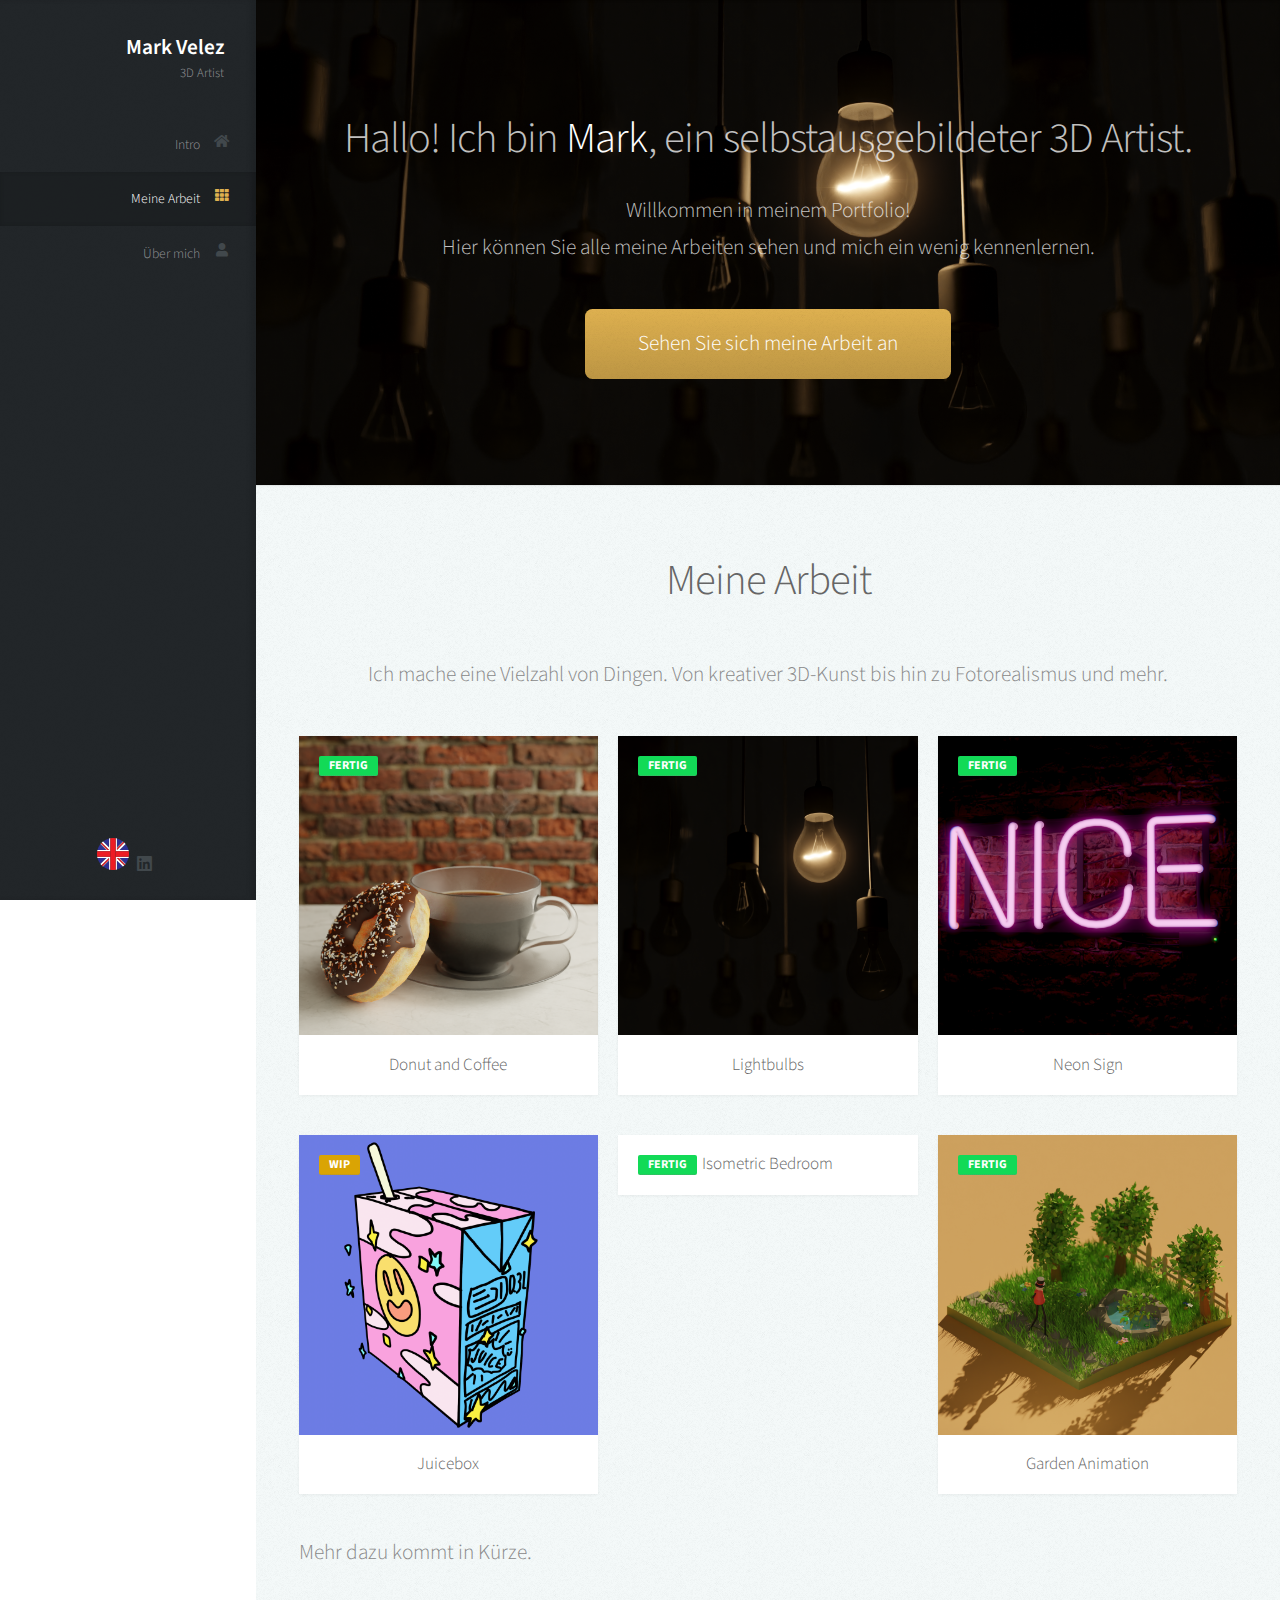
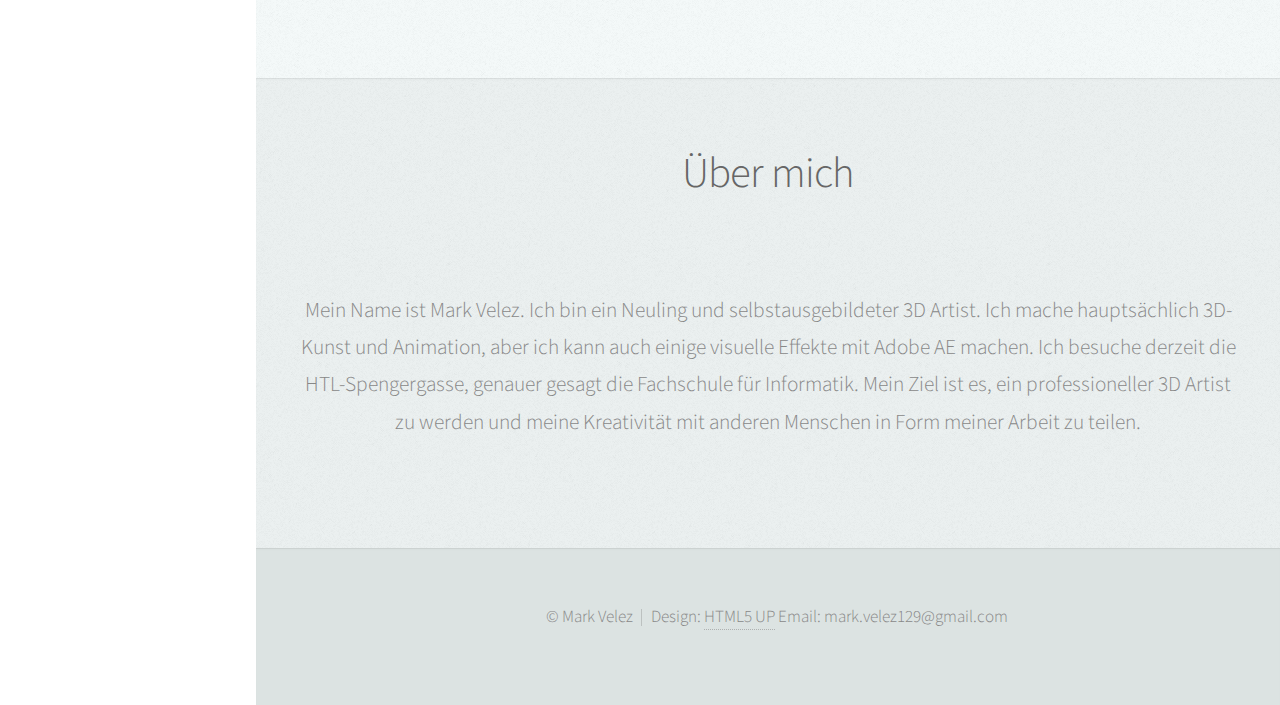
==== commit 5b56446e: "Update index-ger.html" ====
--- a/index-ger.html
+++ b/index-ger.html
@@ -138,7 +138,7 @@
 									<div class="item product-img">
 										<img class="image fit" src="images/garden.png" data-target="#carouselExample" data-slide-to="5" alt="" /></a>
 										<div class="product-tag">
-                                            <a>Aktuelles Projekt</a>
+                                            <a style="background-color:#12da57;">Fertig</a>
                                         </div>
 										<header>
 											<h3>Garden Animation</h3>
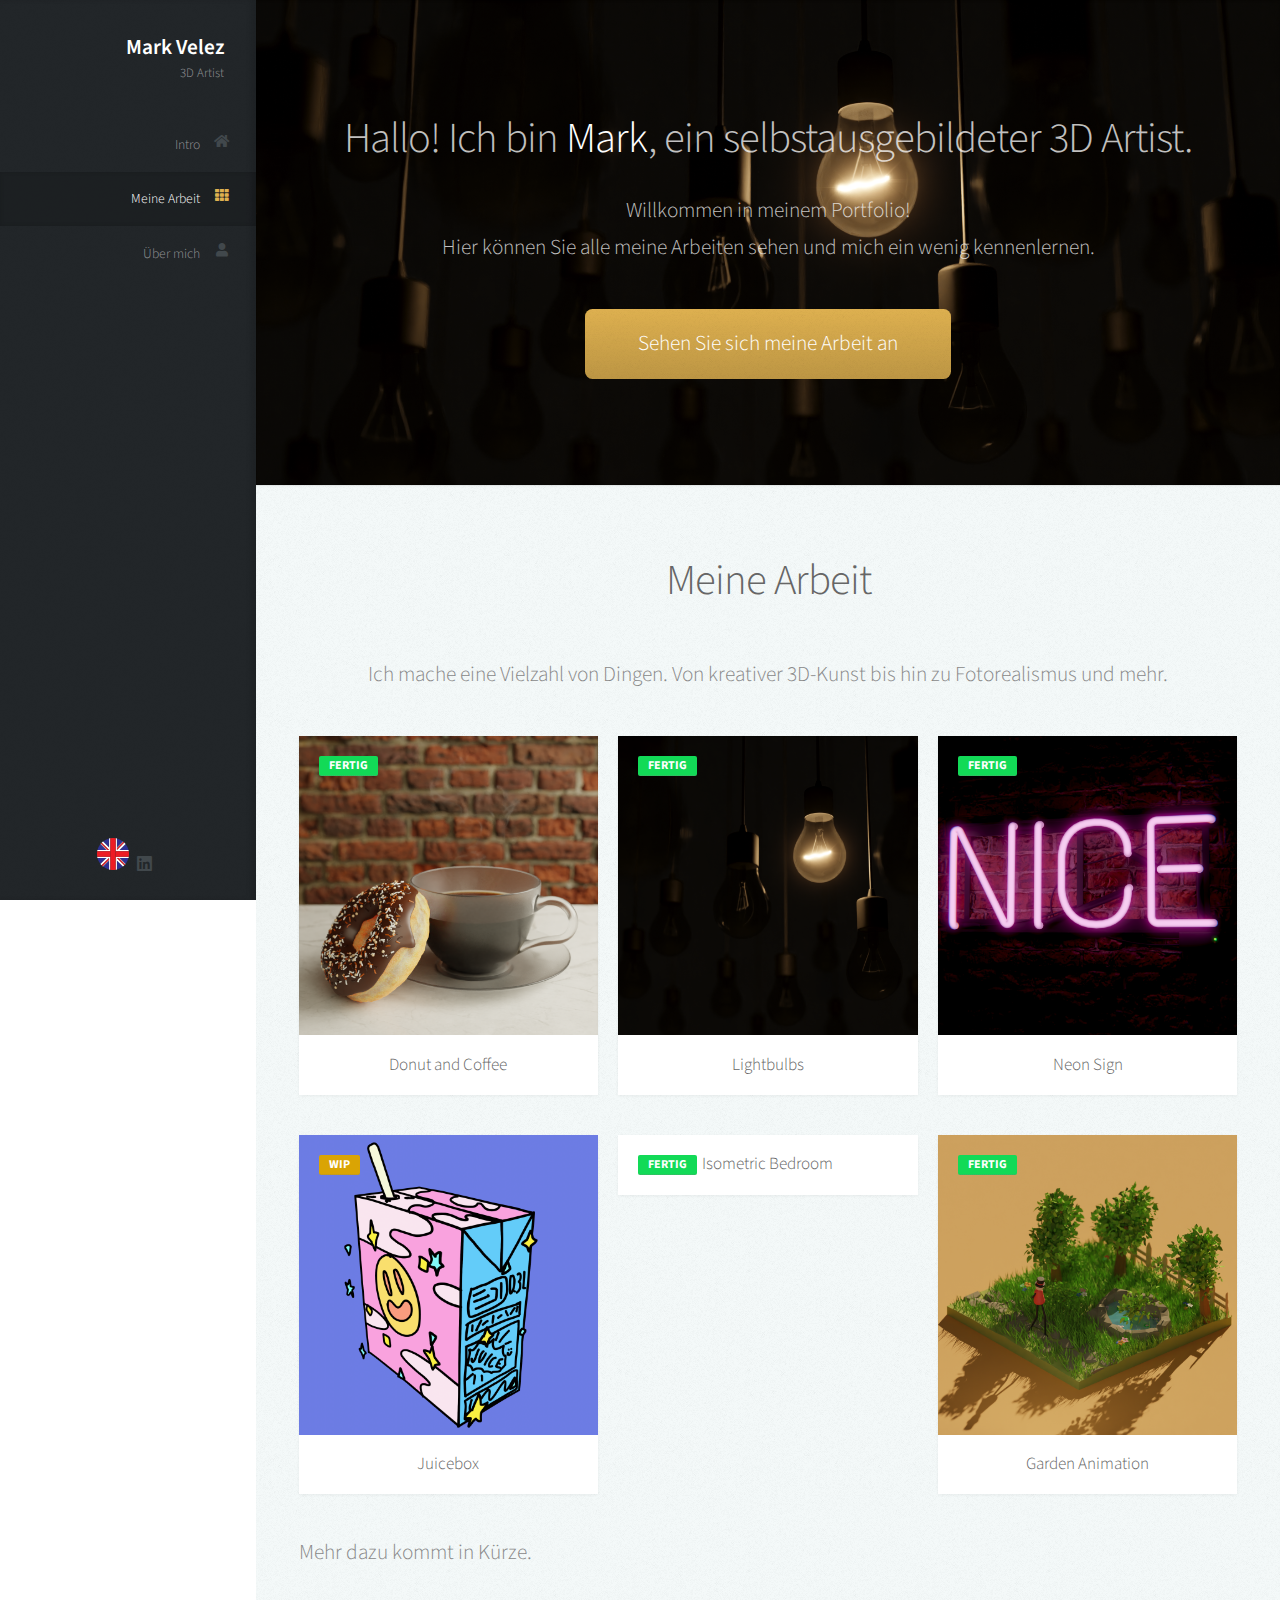
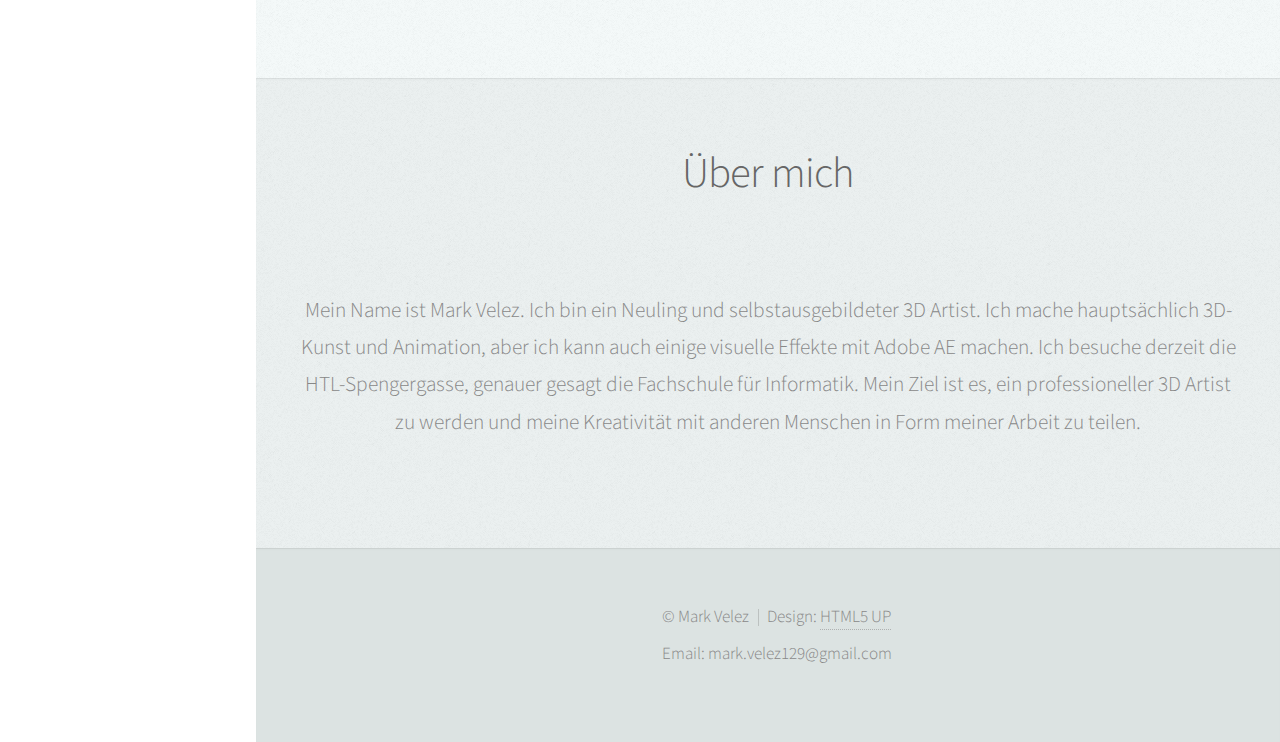
==== commit 73a59da7: "Update index-ger.html" ====
--- a/index-ger.html
+++ b/index-ger.html
@@ -213,7 +213,7 @@
 
 				<!-- Copyright -->
 					<ul class="copyright">
-						<li>&copy; Mark Velez</li><li>Design: <a href="http://html5up.net">HTML5 UP</a></li>
+						<li>&copy; Mark Velez</li><li>Design: <a href="http://html5up.net">HTML5 UP</a></li><br>
 						Email: mark.velez129@gmail.com
 					</ul>
 
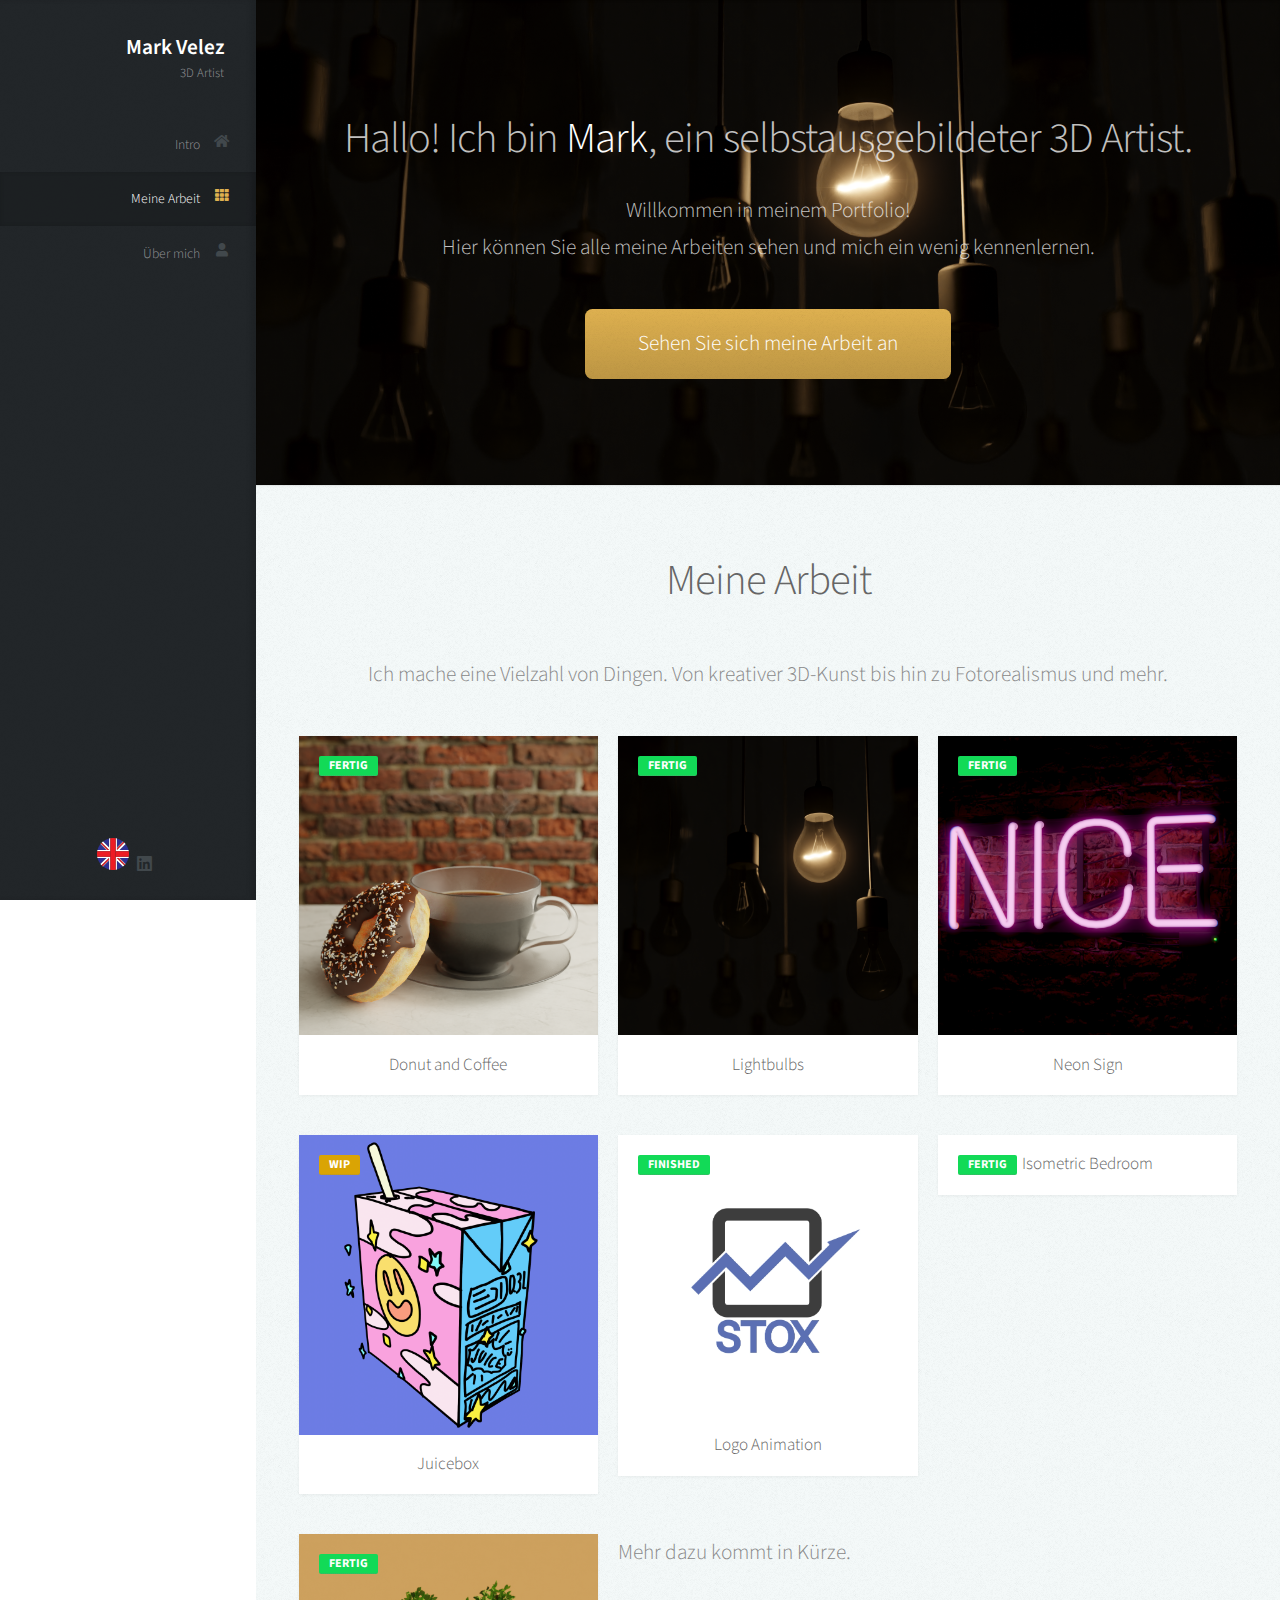
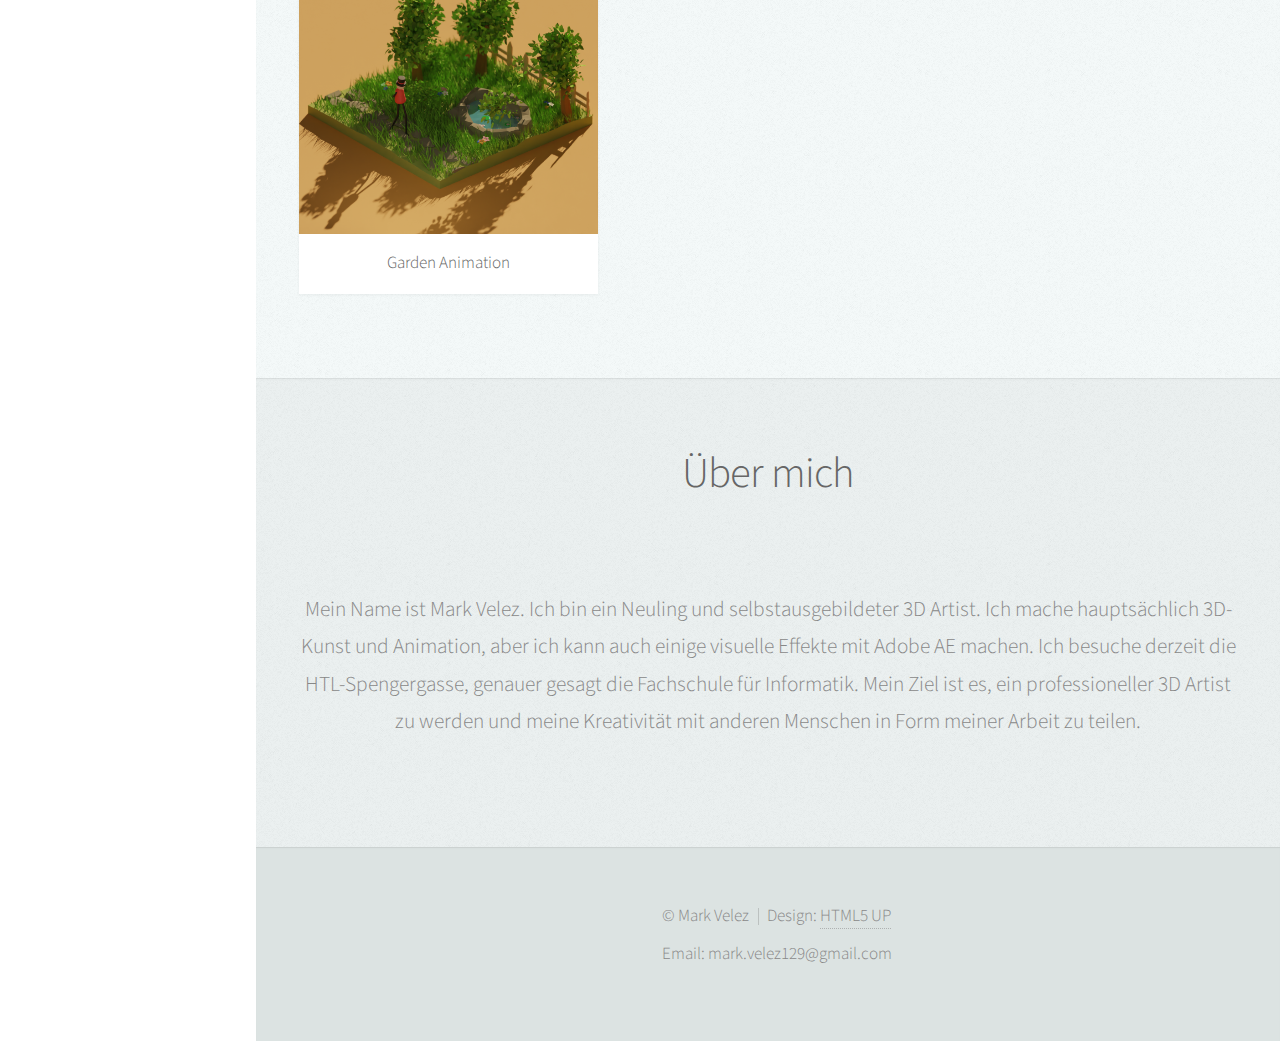
==== commit bc78e586: "Update index-ger.html" ====
--- a/index-ger.html
+++ b/index-ger.html
@@ -125,7 +125,18 @@
 								</div>
 								<div class="col-4 col-12-mobile single-product-area">
 									<div class="item product-img">
-										<img class="image fit" src="images/isometricbedroom.png" data-target="#carouselExample" data-slide-to="4" alt="" /></a>
+										<img class="image fit" src="images/logoanim.png" data-target="#carouselExample" data-slide-to="4" alt="" /></a>
+										<div class="product-tag">
+                                            <a style="background-color:#12da57;">Finished</a>
+                                        </div>
+										<header>
+											<h3>Logo Animation</h3>
+										</header>
+									</div>
+								</div>
+								<div class="col-4 col-12-mobile single-product-area">
+									<div class="item product-img">
+										<img class="image fit" src="images/isometricbedroom.png" data-target="#carouselExample" data-slide-to="5" alt="" /></a>
 										<div class="product-tag">
                                             <a style="background-color:#12da57;">Fertig</a>
                                         </div>
@@ -136,7 +147,7 @@
 								</div>
 								<div class="col-4 col-12-mobile single-product-area">
 									<div class="item product-img">
-										<img class="image fit" src="images/garden.png" data-target="#carouselExample" data-slide-to="5" alt="" /></a>
+										<img class="image fit" src="images/garden.png" data-target="#carouselExample" data-slide-to="6" alt="" /></a>
 										<div class="product-tag">
                                             <a style="background-color:#12da57;">Fertig</a>
                                         </div>
@@ -167,6 +178,11 @@
 								  </div>
 								  <div class="carousel-item">
 									<img class="image fit" src="images/juicebox.png">
+								  </div>
+								  <div class="carousel-item">
+									<video class="image fit" autoplay muted loop>
+										<source src="images/logoanim.mp4" type="video/mp4">
+									</video>
 								  </div>
 								  <div class="carousel-item">
 									<img class="image fit" src="images/isometricbedroom.png">
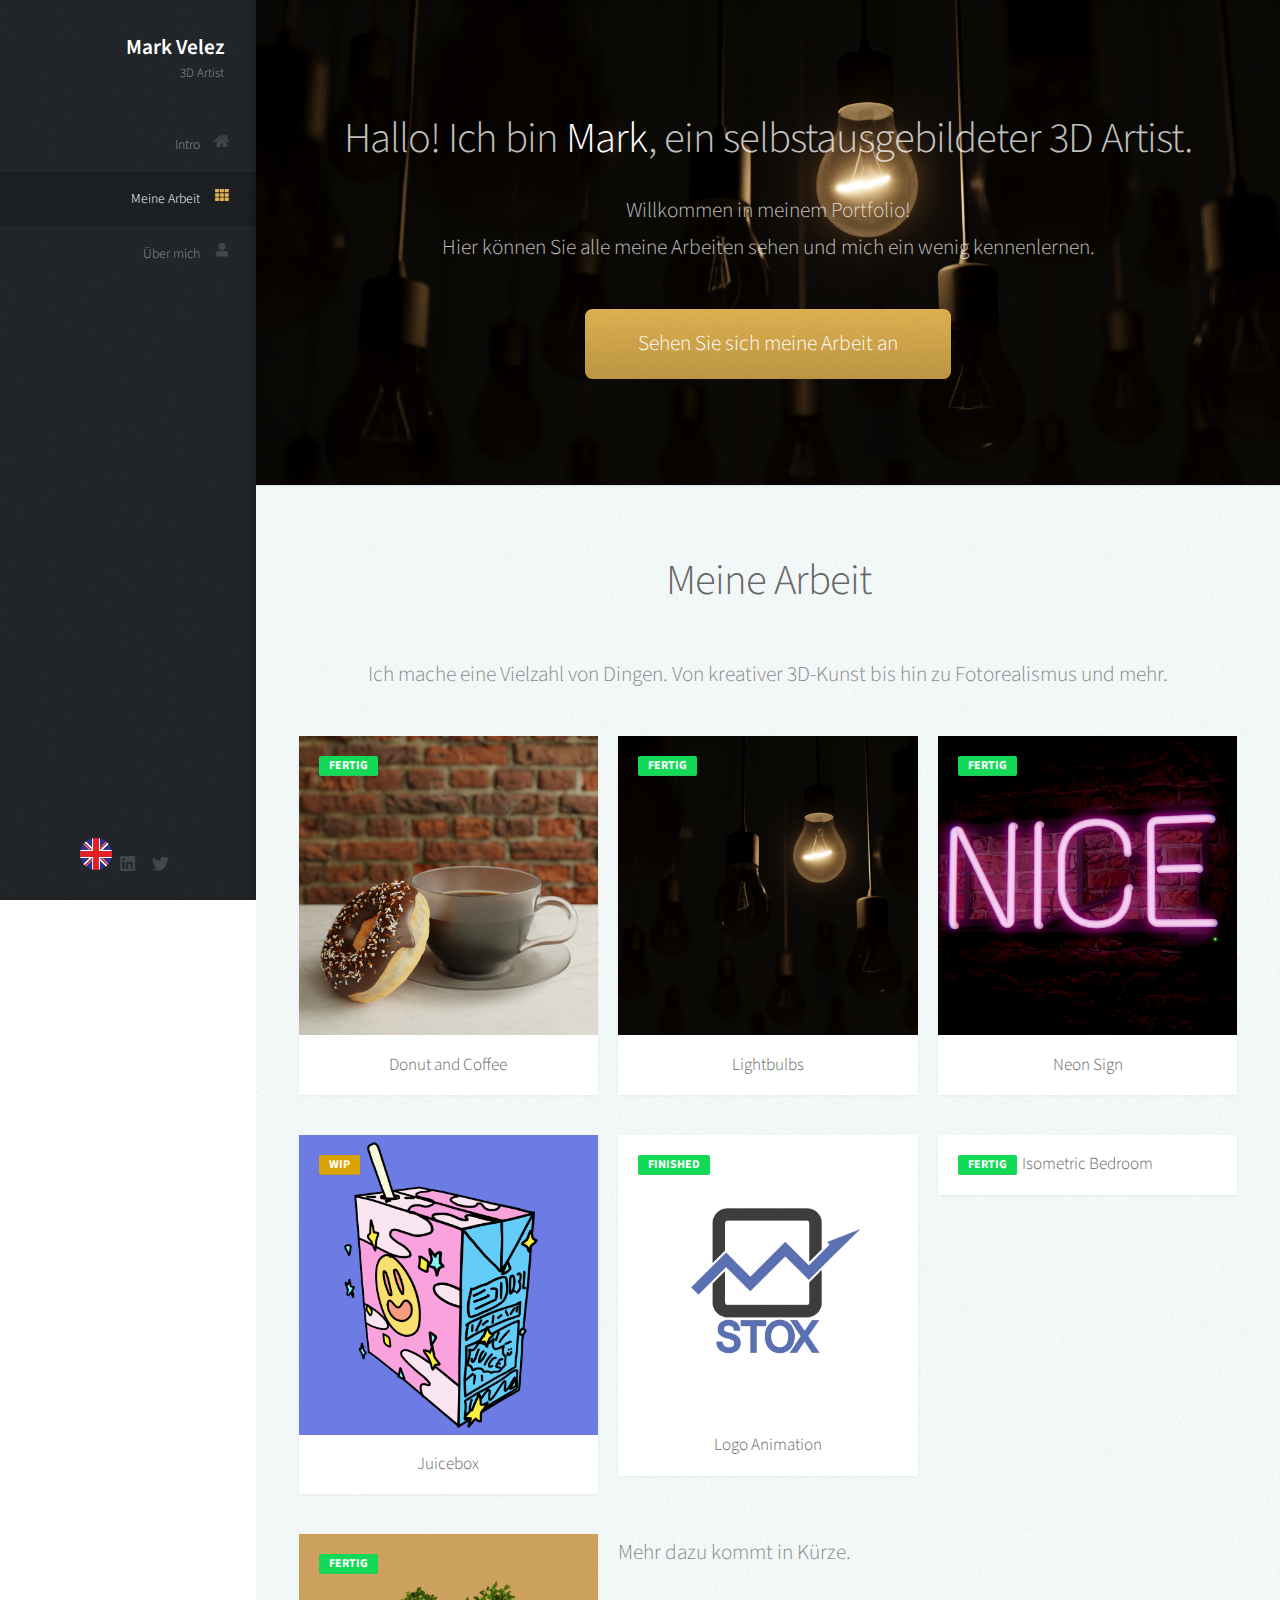
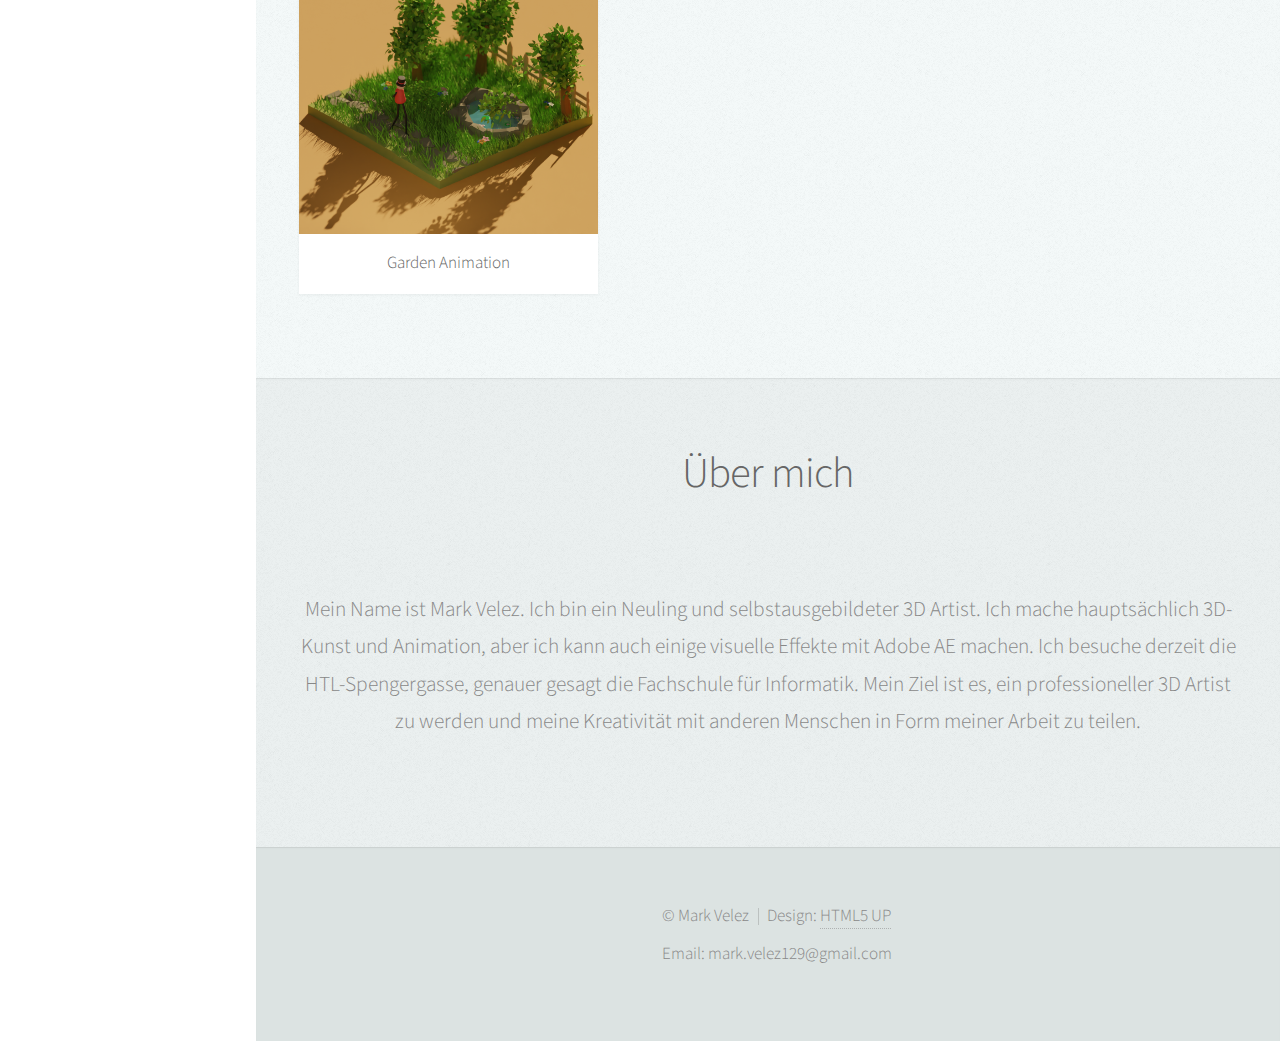
==== commit 19c70147: "Update index-ger.html" ====
--- a/index-ger.html
+++ b/index-ger.html
@@ -41,7 +41,8 @@
 					<!-- Social Icons -->
 						<ul class="icons">
 							<li><a href="index.html"><svg id="english" width="32" class="icon" data-name="english" xmlns="http://www.w3.org/2000/svg" viewBox="0 0 126.17 126.17"><defs><style>.cls-1{fill:#2e3192;}.cls-2{fill:#fff;}.cls-3{fill:#ed1c24;}</style></defs><path class="cls-1" d="M2.82,79.43a62.75,62.75,0,0,0,11.72,23.7l23.71-23.7Z" transform="translate(-0.91 -0.91)"/><path class="cls-1" d="M79.44,125.17a62.74,62.74,0,0,0,23.69-11.7L79.44,89.78Z" transform="translate(-0.91 -0.91)"/><path class="cls-1" d="M24.87,113.47a63,63,0,0,0,23.75,11.72V89.73Z" transform="translate(-0.91 -0.91)"/><path class="cls-1" d="M113.46,103.13a62.75,62.75,0,0,0,11.72-23.7H89.75Z" transform="translate(-0.91 -0.91)"/><path class="cls-1" d="M14.53,24.87A62.86,62.86,0,0,0,2.82,48.6H38.26Z" transform="translate(-0.91 -0.91)"/><path class="cls-1" d="M125.18,48.6a62.86,62.86,0,0,0-11.71-23.73L89.74,48.6Z" transform="translate(-0.91 -0.91)"/><path class="cls-1" d="M103.13,14.54A62.69,62.69,0,0,0,79.44,2.83v35.4Z" transform="translate(-0.91 -0.91)"/><path class="cls-1" d="M48.62,2.81A62.91,62.91,0,0,0,24.87,14.54L48.62,38.29Z" transform="translate(-0.91 -0.91)"/><path class="cls-2" d="M79.44,79.43V89.78l23.69,23.69a65.28,65.28,0,0,0,5.56-5L79.6,79.43Z" transform="translate(-0.91 -0.91)"/><path class="cls-2" d="M86.4,79.43,112,105c.51-.6,1-1.21,1.51-1.84L89.75,79.43Z" transform="translate(-0.91 -0.91)"/><path class="cls-2" d="M41.62,48.6,16.05,23c-.52.6-1,1.22-1.52,1.84L38.26,48.6Z" transform="translate(-0.91 -0.91)"/><path class="cls-2" d="M48.62,48.6V38.29L24.87,14.54a62.08,62.08,0,0,0-5.56,4.94L48.43,48.6Z" transform="translate(-0.91 -0.91)"/><path class="cls-2" d="M79.44,48.6h10.3l23.73-23.73a62.34,62.34,0,0,0-5.15-5.75L79.44,48Z" transform="translate(-0.91 -0.91)"/><path class="cls-2" d="M79.44,41.2l25.33-25.33c-.54-.45-1.09-.89-1.64-1.33L79.44,38.23Z" transform="translate(-0.91 -0.91)"/><path class="cls-2" d="M38.25,79.43l-23.71,23.7a64.8,64.8,0,0,0,4.85,5.48L48.57,79.43Z" transform="translate(-0.91 -0.91)"/><path class="cls-2" d="M48.62,86.19,22.94,111.87c.63.55,1.28,1.08,1.93,1.6L48.62,89.73Z" transform="translate(-0.91 -0.91)"/><path class="cls-3" d="M48.43,48.6,19.31,19.48c-1.13,1.14-2.21,2.33-3.26,3.55L41.62,48.6Z" transform="translate(-0.91 -0.91)"/><path class="cls-3" d="M48.62,79.43h0L19.39,108.61c1.14,1.13,2.33,2.21,3.55,3.26L48.62,86.19Z" transform="translate(-0.91 -0.91)"/><path class="cls-3" d="M79.44,48l28.88-28.88c-1.14-1.13-2.33-2.21-3.55-3.25L79.44,41.2Z" transform="translate(-0.91 -0.91)"/><path class="cls-3" d="M79.6,79.43l29.09,29.09c1.13-1.14,2.21-2.33,3.26-3.55L86.4,79.43Z" transform="translate(-0.91 -0.91)"/><path class="cls-2" d="M79.44,79.43h-5V126.2q2.52-.42,5-1V79.43Z" transform="translate(-0.91 -0.91)"/><path class="cls-2" d="M48.62,48.6h4.93V1.79c-1.66.28-3.31.62-4.93,1V48.6Z" transform="translate(-0.91 -0.91)"/><path class="cls-2" d="M53.55,79.43H48.62v45.76c1.62.4,3.27.74,4.93,1Z" transform="translate(-0.91 -0.91)"/><path class="cls-2" d="M74.47,48.6h5V2.83c-1.63-.41-3.29-.75-5-1Z" transform="translate(-0.91 -0.91)"/><path class="cls-2" d="M89.74,48.6H74.47v4.95h51.74c-.28-1.67-.62-3.32-1-4.95Z" transform="translate(-0.91 -0.91)"/><path class="cls-2" d="M53.55,53.55V48.6H2.82c-.41,1.63-.75,3.28-1,4.95Z" transform="translate(-0.91 -0.91)"/><path class="cls-2" d="M74.47,74.47v5h50.71c.41-1.63.74-3.29,1-5Z" transform="translate(-0.91 -0.91)"/><path class="cls-2" d="M48.57,79.43h5v-5H1.8c.28,1.67.61,3.33,1,5H48.57Z" transform="translate(-0.91 -0.91)"/><path class="cls-3" d="M74.47,53.55V74.47H126.2a62.26,62.26,0,0,0,0-20.92Z" transform="translate(-0.91 -0.91)"/><path class="cls-3" d="M53.55,74.47V53.55H1.79a62.26,62.26,0,0,0,0,20.92Z" transform="translate(-0.91 -0.91)"/><path class="cls-3" d="M74.47,79.43V1.8a62.26,62.26,0,0,0-20.92,0V126.21a62.26,62.26,0,0,0,20.92,0Z" transform="translate(-0.91 -0.91)"/></svg></a></li>
-							<li><a href="https://www.linkedin.com/in/mark-velez-907213234" class="icon brands fa-linkedin"><span class="label">Dribbble</span></a></li>
+							<li><a href="https://www.linkedin.com/in/mark-velez-907213234" class="icon brands fa-linkedin"></a></li>
+							<li><a href="https://twitter.com/Mediocracy_5" class="icon brands fa-twitter"></a></li>
 						</ul>
 
 				</div>
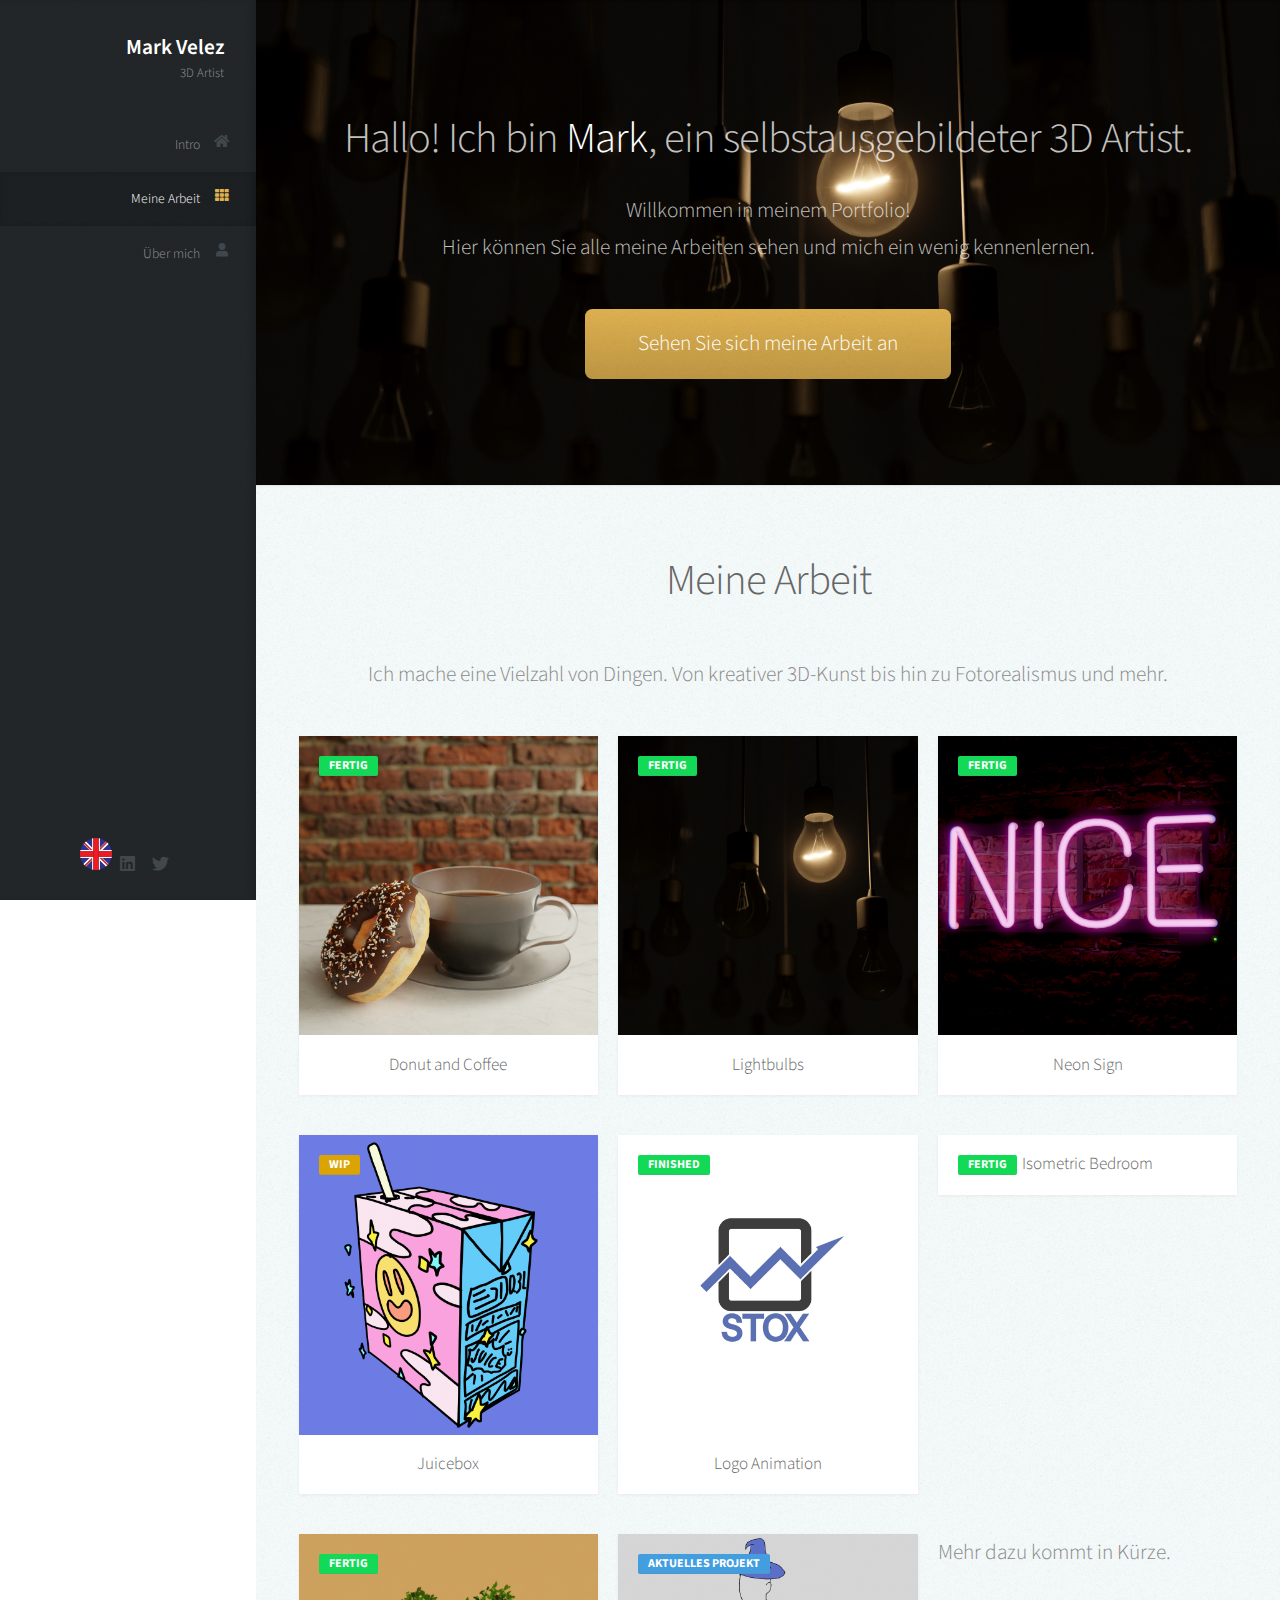
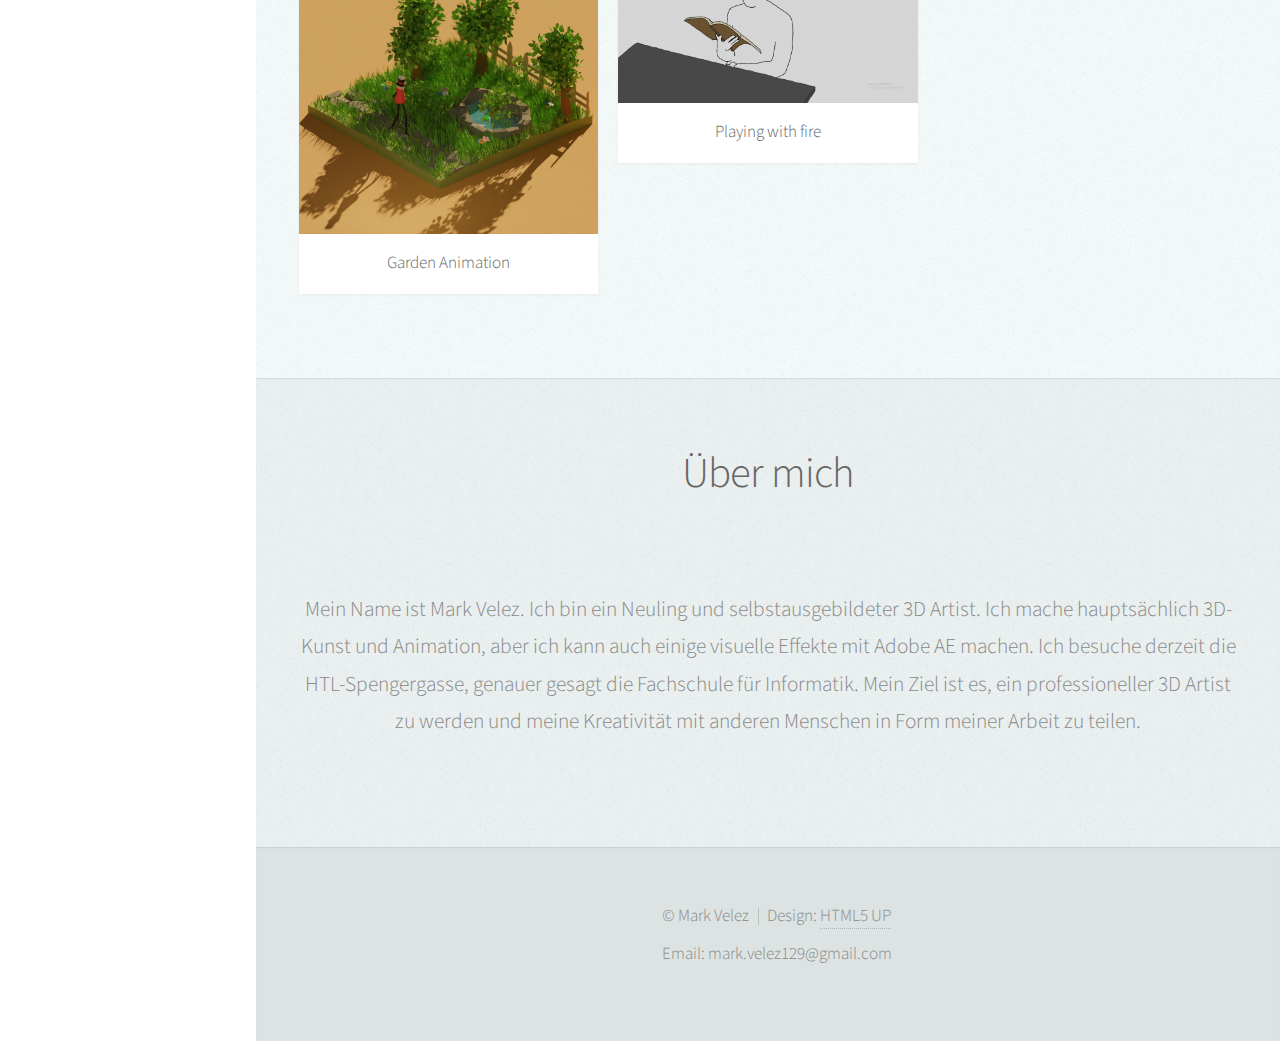
==== commit 06ab873b: "Update index-ger.html" ====
--- a/index-ger.html
+++ b/index-ger.html
@@ -157,6 +157,17 @@
 										</header>
 									</div>
 								</div>
+								<div class="col-4 col-12-mobile single-product-area">
+									<div class="item product-img">
+										<img class="image fit" src="images/playingwithfire.png" data-target="#carouselExample" data-slide-to="7" alt="" /></a>
+										<div class="product-tag">
+                                            						<a>Aktuelles Projekt</a>
+                                        					</div>
+										<header>
+											<h3>Playing with fire</h3>
+										</header>
+									</div>
+								</div>
 								<p>Mehr dazu kommt in Kürze.</p>
 							</div>
 						</div>
@@ -191,6 +202,11 @@
 								  <div class="carousel-item">
 									<video class="image fit" autoplay muted loop>
 										<source src="images/garden.mp4" type="video/mp4">
+									</video>
+								  </div>
+								  <div class="carousel-item">
+									<video class="image fit" autoplay muted loop>
+										<source src="images/playingwithfire.mp4" type="video/mp4">
 									</video>
 								  </div>
 								<a class="carousel-control-prev" href="#carouselExample" data-slide="prev">
--- a/assets/css/main.css
+++ b/assets/css/main.css
@@ -292,7 +292,8 @@
     .single-product-area .product-img img {
       position: relative;
       z-index: 1;
-      width: 100%; }
+      width: 100%;
+      cursor: pointer; }
     .single-product-area .product-img .product-tag a {
       background-color: #429edf;
       border-radius: 2px;
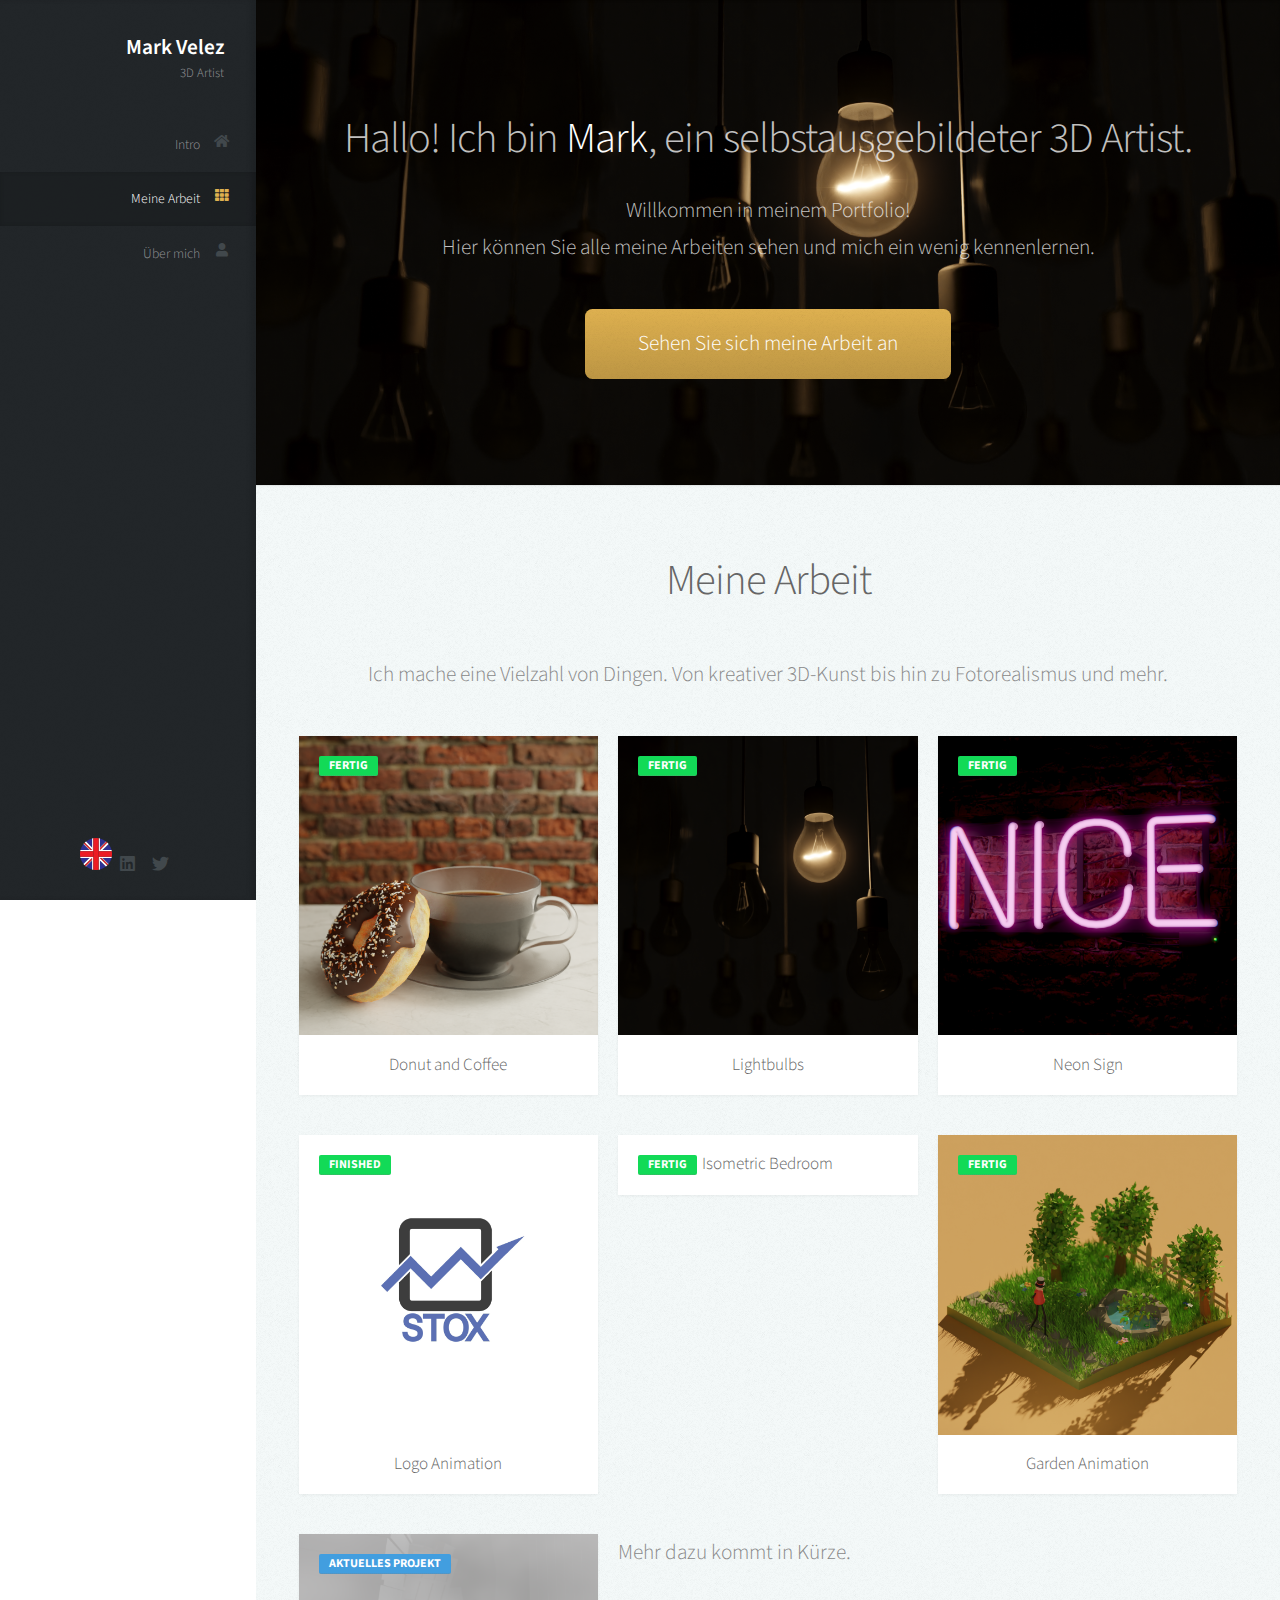
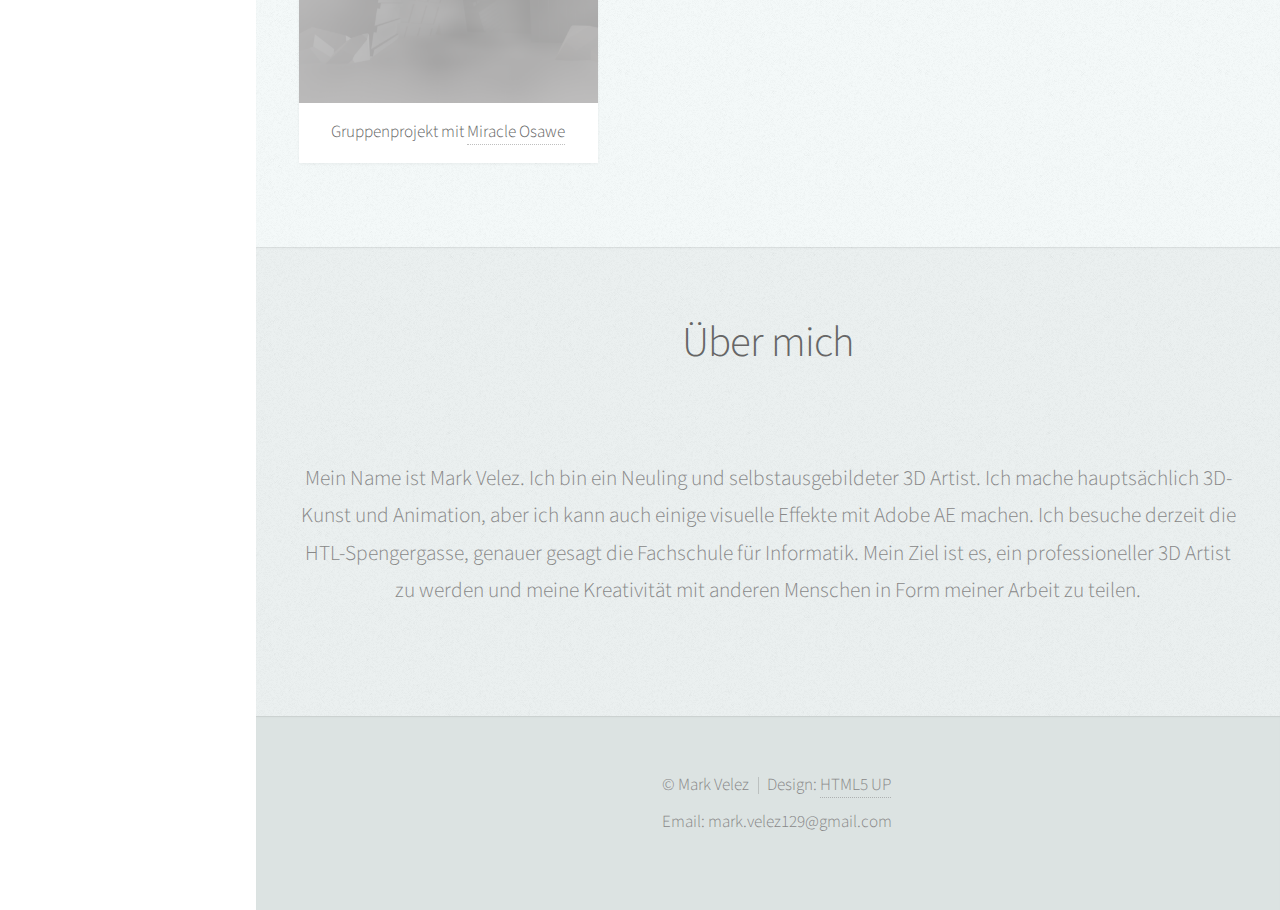
==== commit 543a6217: "Update index-ger.html" ====
--- a/index-ger.html
+++ b/index-ger.html
@@ -115,18 +115,7 @@
 								</div>
 								<div class="col-4 col-12-mobile single-product-area">
 									<div class="item product-img">
-										<img class="image fit" src="images/juicebox.png" data-target="#carouselExample" data-slide-to="3" alt="" /></a>
-										<div class="product-tag">
-                                            <a style="background-color:#daa404;">WIP</a>
-                                        </div>
-										<header>
-											<h3>Juicebox</h3>
-										</header>
-									</div>
-								</div>
-								<div class="col-4 col-12-mobile single-product-area">
-									<div class="item product-img">
-										<img class="image fit" src="images/logoanim.png" data-target="#carouselExample" data-slide-to="4" alt="" /></a>
+										<img class="image fit" src="images/logoanim.png" data-target="#carouselExample" data-slide-to="3" alt="" /></a>
 										<div class="product-tag">
                                             <a style="background-color:#12da57;">Finished</a>
                                         </div>
@@ -137,7 +126,7 @@
 								</div>
 								<div class="col-4 col-12-mobile single-product-area">
 									<div class="item product-img">
-										<img class="image fit" src="images/isometricbedroom.png" data-target="#carouselExample" data-slide-to="5" alt="" /></a>
+										<img class="image fit" src="images/isometricbedroom.png" data-target="#carouselExample" data-slide-to="4" alt="" /></a>
 										<div class="product-tag">
                                             <a style="background-color:#12da57;">Fertig</a>
                                         </div>
@@ -148,7 +137,7 @@
 								</div>
 								<div class="col-4 col-12-mobile single-product-area">
 									<div class="item product-img">
-										<img class="image fit" src="images/garden.png" data-target="#carouselExample" data-slide-to="6" alt="" /></a>
+										<img class="image fit" src="images/garden.png" data-target="#carouselExample" data-slide-to="5" alt="" /></a>
 										<div class="product-tag">
                                             <a style="background-color:#12da57;">Fertig</a>
                                         </div>
@@ -159,12 +148,12 @@
 								</div>
 								<div class="col-4 col-12-mobile single-product-area">
 									<div class="item product-img">
-										<img class="image fit" src="images/playingwithfire.png" data-target="#carouselExample" data-slide-to="7" alt="" /></a>
+										<img class="image fit" src="images/collab.png" data-target="#carouselExample" data-slide-to="6" alt="" /></a>
 										<div class="product-tag">
                                             						<a>Aktuelles Projekt</a>
                                         					</div>
 										<header>
-											<h3>Playing with fire</h3>
+											<h3>Gruppenprojekt mit <a href="https://miracleosawe.github.io/" style="display:inline;">Miracle Osawe</a></h3>
 										</header>
 									</div>
 								</div>
@@ -189,9 +178,6 @@
 									<img class="image fit" src="images/neonsign.png">
 								  </div>
 								  <div class="carousel-item">
-									<img class="image fit" src="images/juicebox.png">
-								  </div>
-								  <div class="carousel-item">
 									<video class="image fit" autoplay muted loop>
 										<source src="images/logoanim.mp4" type="video/mp4">
 									</video>
@@ -206,7 +192,7 @@
 								  </div>
 								  <div class="carousel-item">
 									<video class="image fit" autoplay muted loop>
-										<source src="images/playingwithfire.mp4" type="video/mp4">
+										<source src="images/collab.mp4" type="video/mp4">
 									</video>
 								  </div>
 								<a class="carousel-control-prev" href="#carouselExample" data-slide="prev">
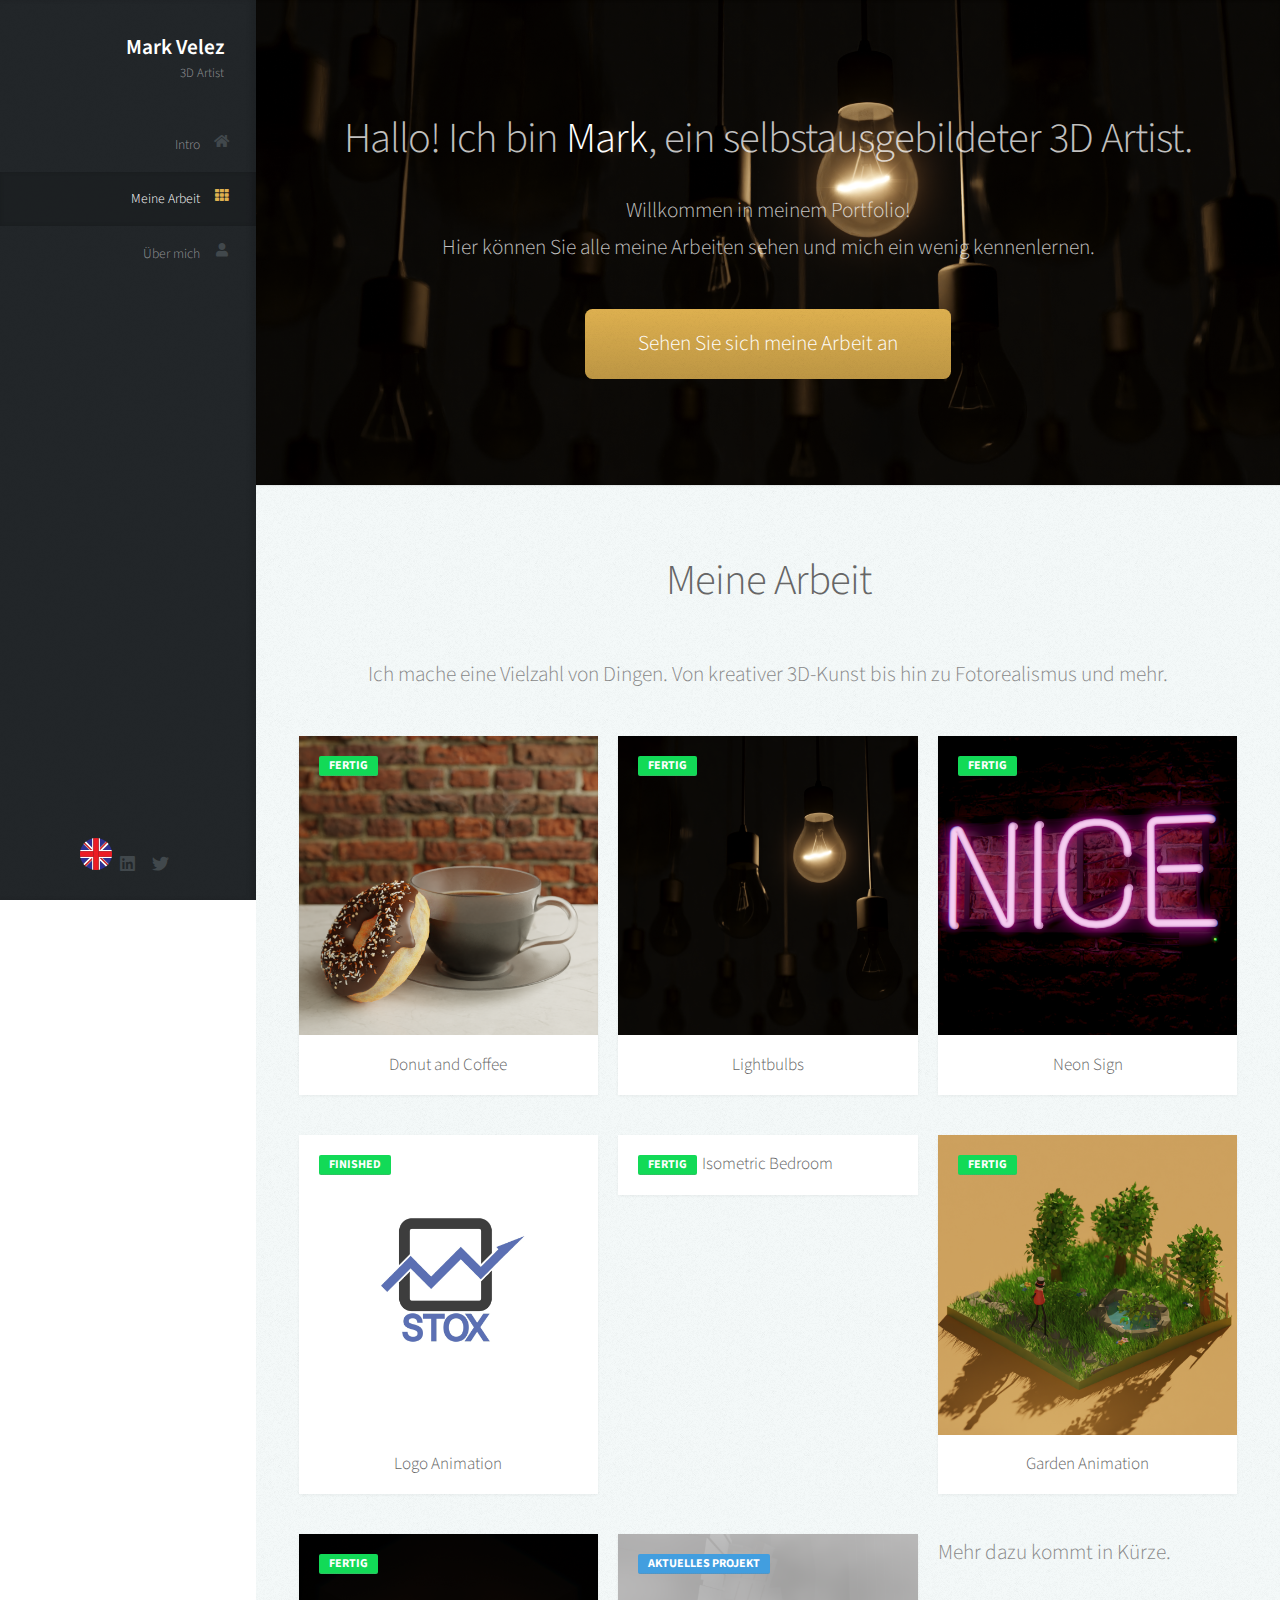
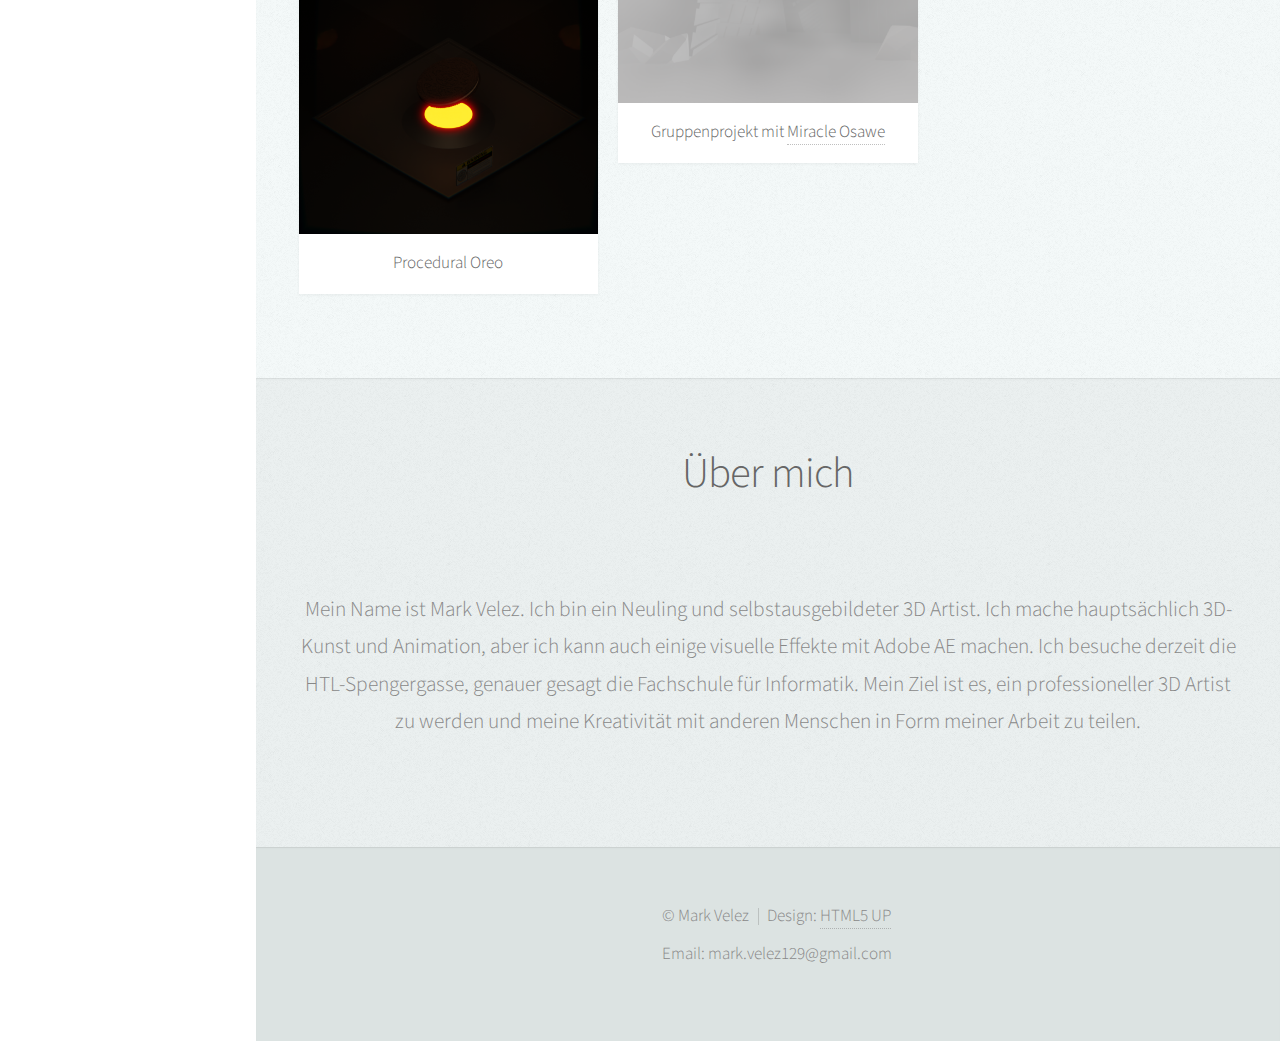
==== commit 472aafe3: "Update index-ger.html" ====
--- a/index-ger.html
+++ b/index-ger.html
@@ -148,7 +148,18 @@
 								</div>
 								<div class="col-4 col-12-mobile single-product-area">
 									<div class="item product-img">
-										<img class="image fit" src="images/collab.png" data-target="#carouselExample" data-slide-to="6" alt="" /></a>
+										<img class="image fit" src="images/procedural oreo.png" data-target="#carouselExample" data-slide-to="6" alt="" /></a>
+										<div class="product-tag">
+                                            <a style="background-color:#12da57;">Fertig</a>
+                                        </div>
+										<header>
+											<h3>Procedural Oreo</h3>
+										</header>
+									</div>
+								</div>
+								<div class="col-4 col-12-mobile single-product-area">
+									<div class="item product-img">
+										<img class="image fit" src="images/collab.png" data-target="#carouselExample" data-slide-to="7" alt="" /></a>
 										<div class="product-tag">
                                             						<a>Aktuelles Projekt</a>
                                         					</div>
@@ -188,6 +199,11 @@
 								  <div class="carousel-item">
 									<video class="image fit" autoplay muted loop>
 										<source src="images/garden.mp4" type="video/mp4">
+									</video>
+								  </div>
+								  <div class="carousel-item">
+									<video class="image fit" autoplay muted loop>
+										<source src="images/procedural oreo.mp4" type="video/mp4">
 									</video>
 								  </div>
 								  <div class="carousel-item">
